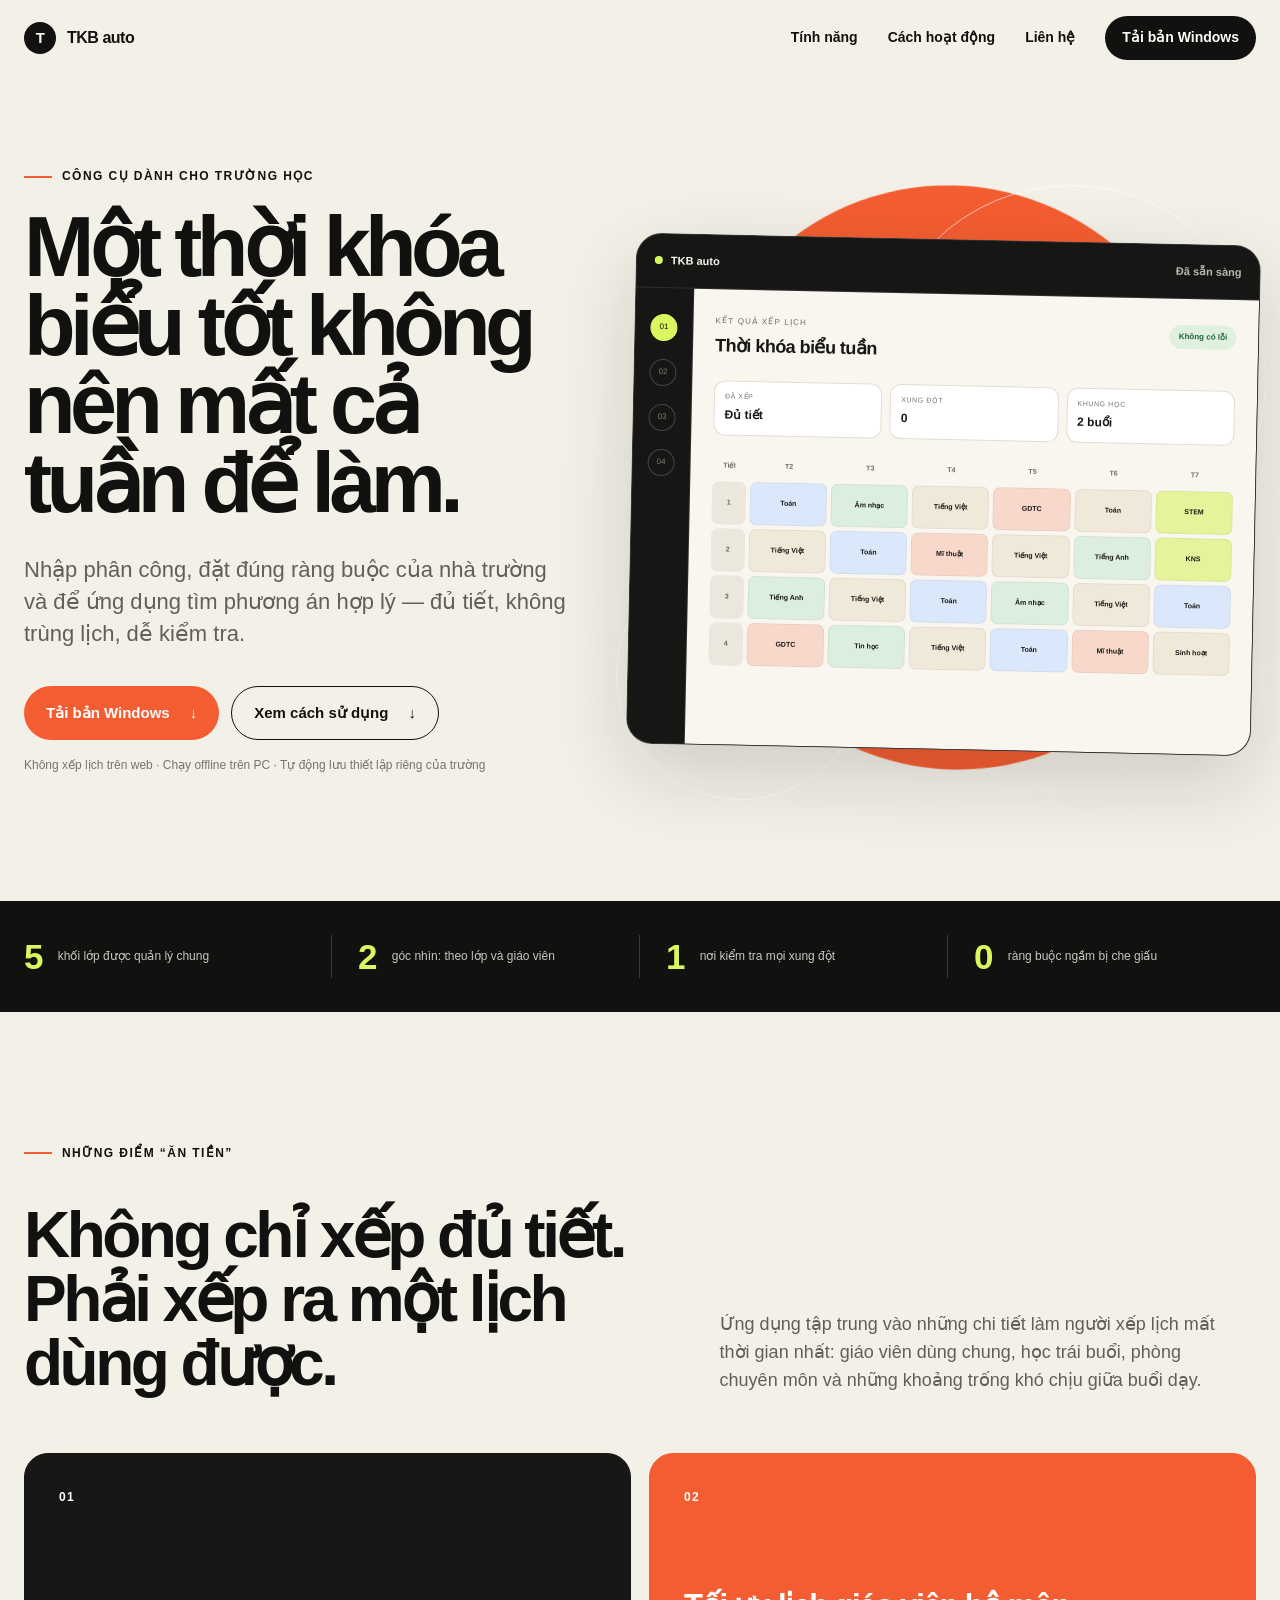
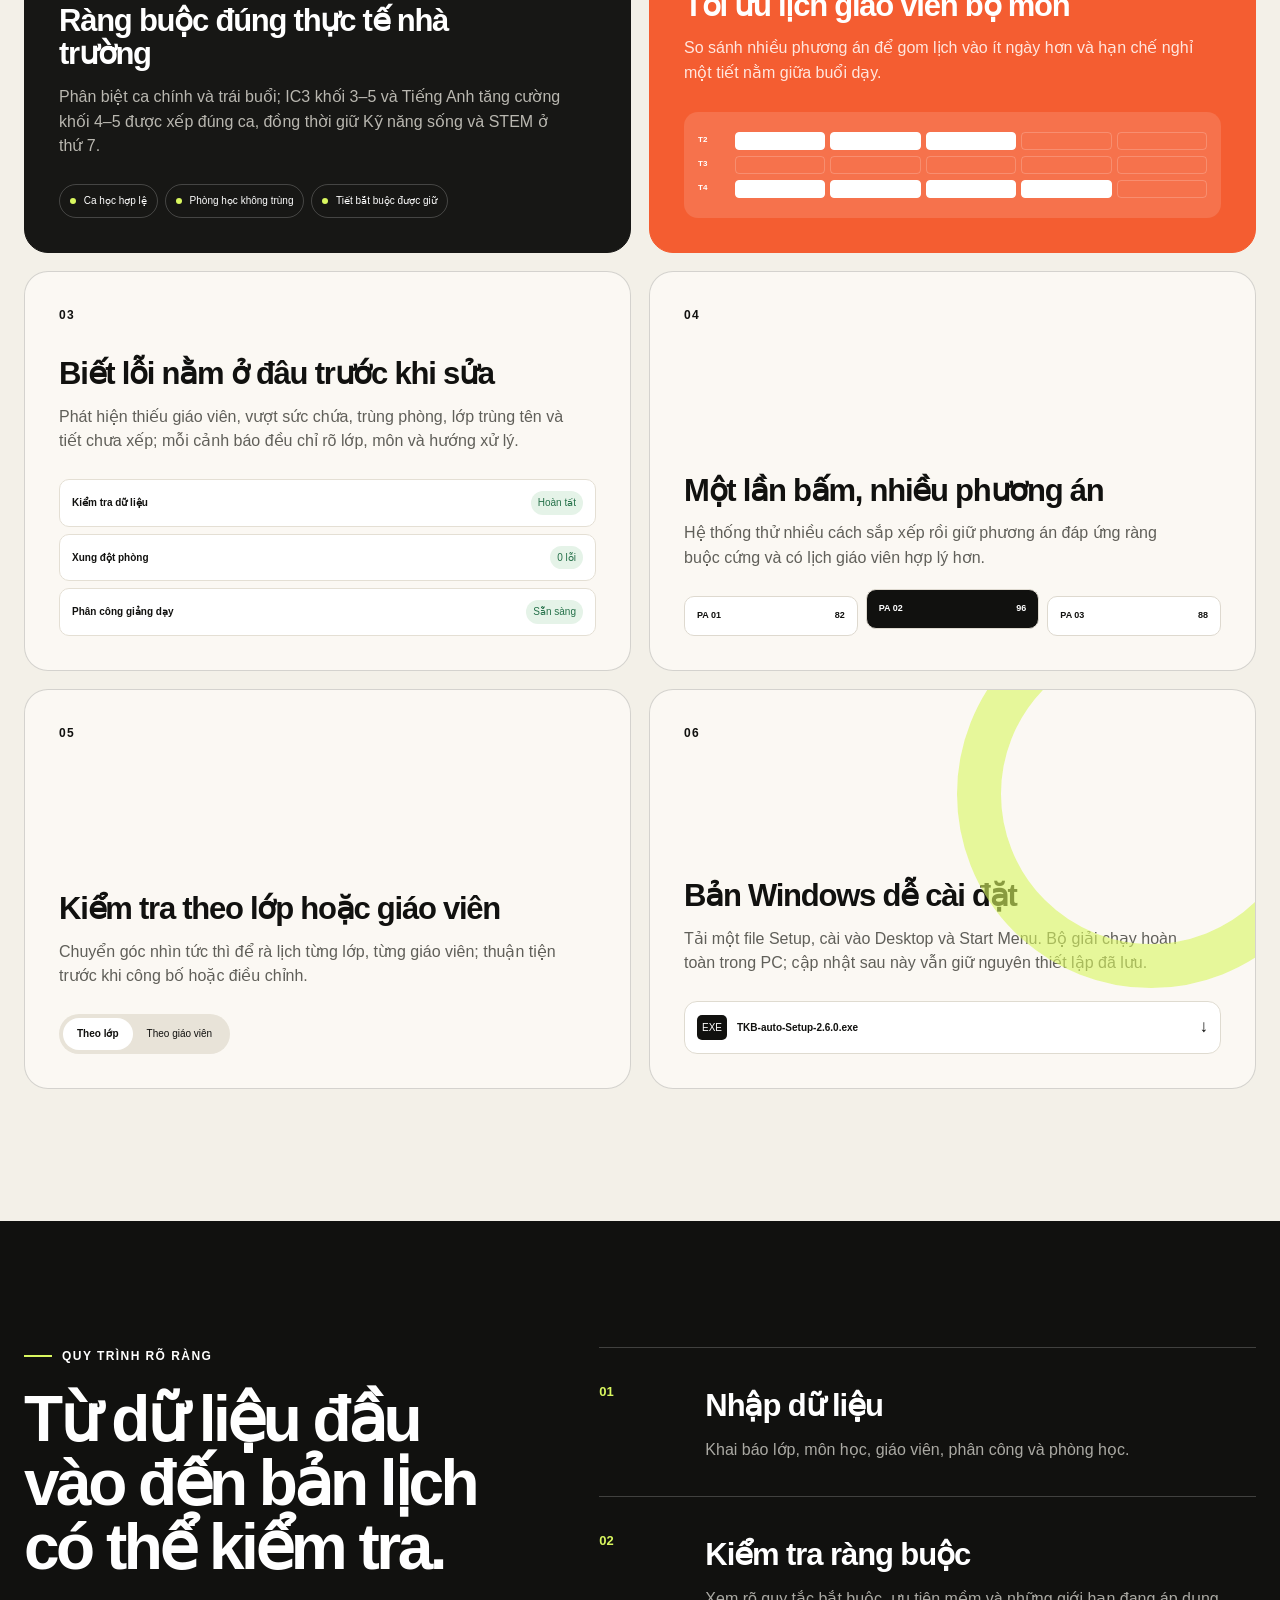
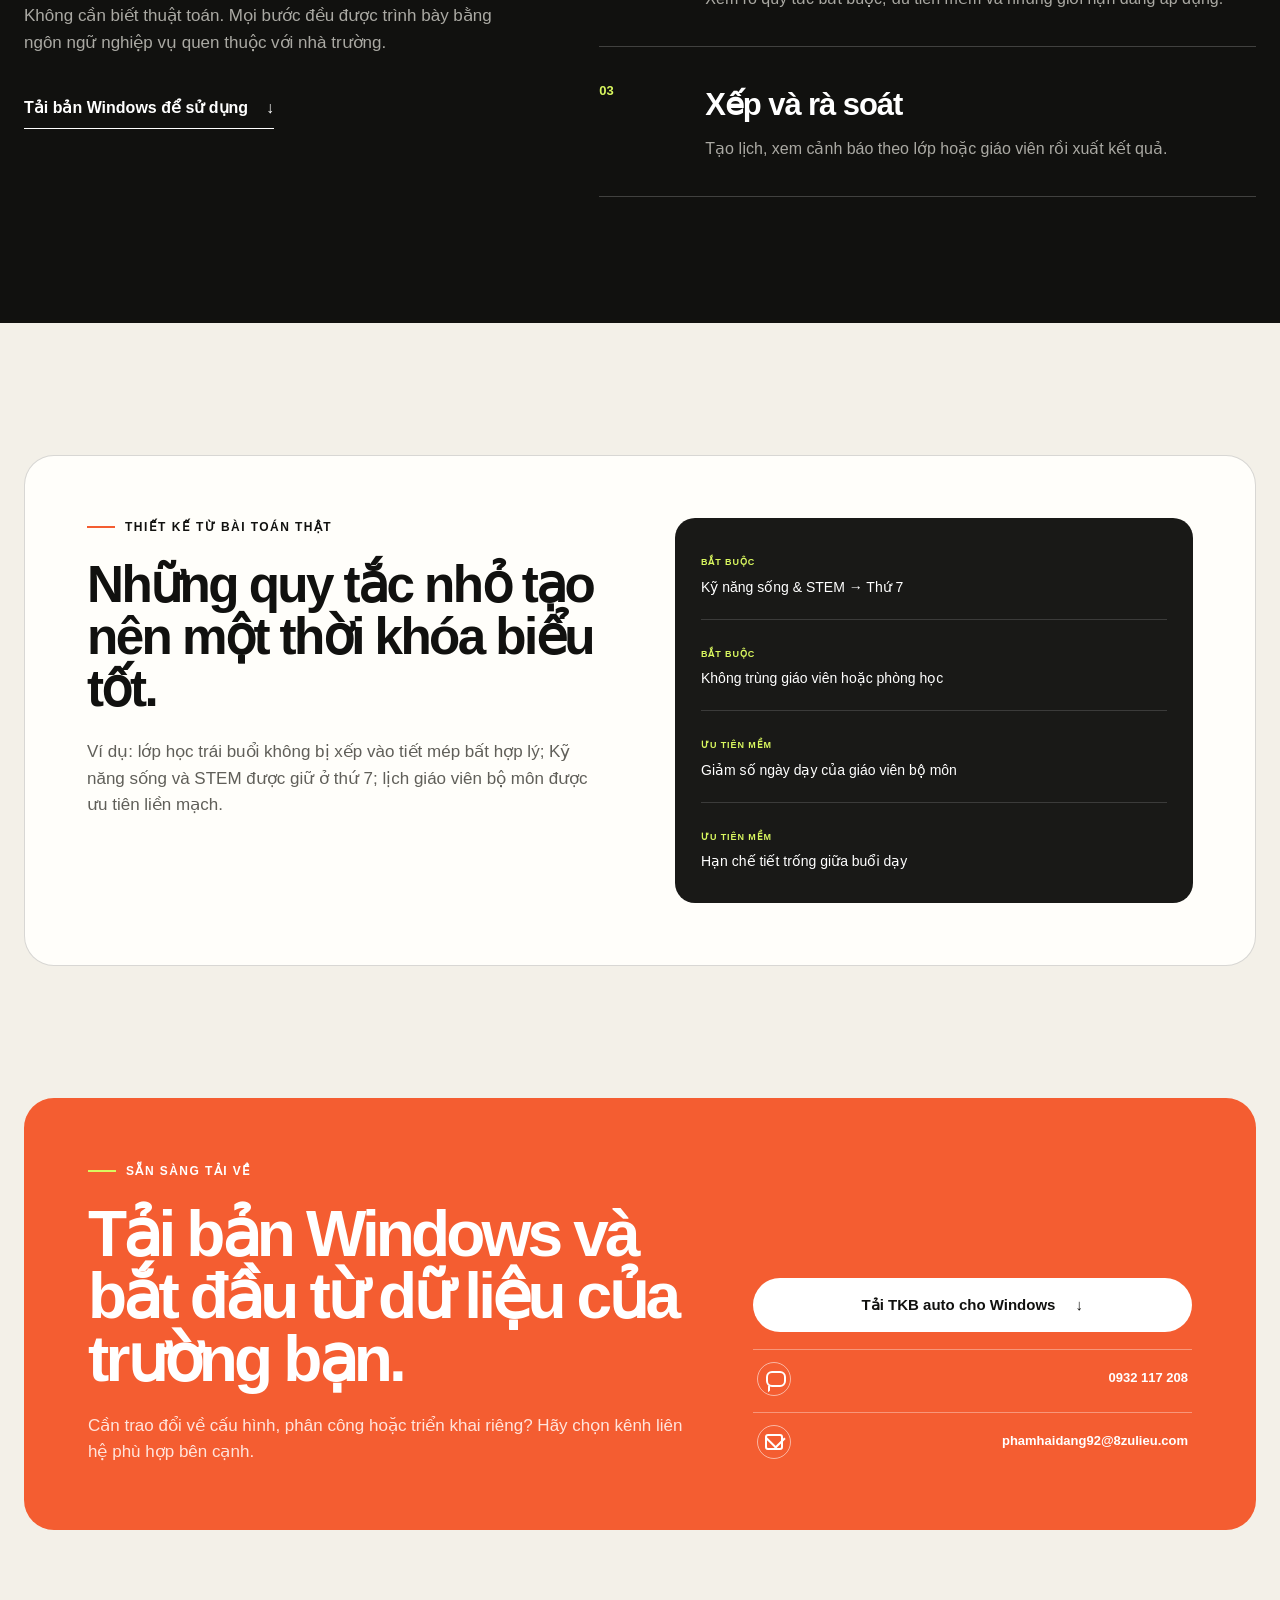
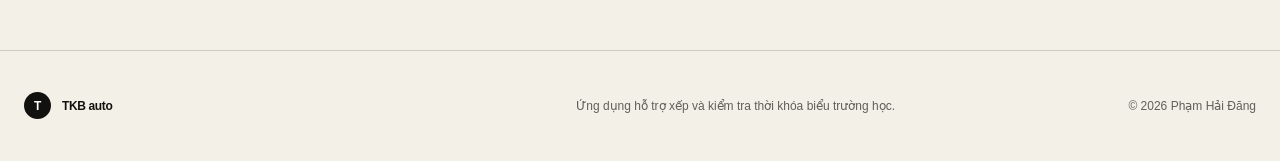
==== public/public/index.html @ 652dddf9 "v3.5" ====
<!doctype html>
<html lang="vi">
<head>
  <meta charset="utf-8">
  <meta name="viewport" content="width=device-width, initial-scale=1">
  <title>TKB auto — Xếp lịch nhanh, kiểm tra rõ, sửa dễ</title>
  <meta name="description" content="Ứng dụng xếp thời khóa biểu trường học với ràng buộc thực tế, tối ưu lịch giáo viên bộ môn và kiểm tra xung đột rõ ràng.">
  <meta name="theme-color" content="#f3f0e8">
  <meta property="og:title" content="TKB auto — Xếp lịch bớt áp lực">
  <meta property="og:description" content="Từ phân công giảng dạy đến thời khóa biểu hoàn chỉnh, có kiểm tra ràng buộc và tối ưu lịch giáo viên.">
  <meta property="og:type" content="website">
  <link rel="apple-touch-icon" href="./icons/icon-192.png">
  <link rel="stylesheet" href="./assets/styles.css">
  <!-- Bản CSS nhúng giúp trang vẫn hiển thị đúng khi nền tảng triển khai
       làm sai đường dẫn hoặc chưa tải được thư mục assets. -->
  <style id="bundled-critical-styles">
:root{
  --ink:#11110f;
  --muted:#605f59;
  --paper:#f3f0e8;
  --paper-2:#eae5da;
  --white:#fffefa;
  --orange:#f45d31;
  --orange-dark:#d9471f;
  --lime:#d9f75f;
  --blue:#a8c8ff;
  --green:#b7e7c4;
  --line:rgba(17,17,15,.16);
  --radius:24px;
  --shadow:0 28px 80px rgba(20,18,13,.16);
}

*{box-sizing:border-box}
html{scroll-behavior:smooth}
body{
  margin:0;
  background:var(--paper);
  color:var(--ink);
  font-family:Inter,ui-sans-serif,-apple-system,BlinkMacSystemFont,"Segoe UI",Arial,sans-serif;
  font-size:16px;
  line-height:1.55;
  -webkit-font-smoothing:antialiased;
}
a{color:inherit;text-decoration:none}
button{font:inherit}
.shell{width:min(1240px,calc(100% - 48px));margin-inline:auto}
.skip-link{position:fixed;left:16px;top:-60px;z-index:100;background:#fff;padding:12px 16px;border-radius:8px;font-weight:700}
.skip-link:focus{top:12px}

.site-header{
  position:sticky;
  top:0;
  z-index:50;
  background:rgba(243,240,232,.86);
  border-bottom:1px solid transparent;
  backdrop-filter:blur(18px);
}
.site-header.scrolled{border-bottom-color:var(--line)}
.nav-wrap{min-height:76px;display:flex;align-items:center;justify-content:space-between;gap:28px}
.brand{display:inline-flex;align-items:center;gap:11px;font-weight:760;letter-spacing:-.03em}
.brand-mark{width:32px;height:32px;border-radius:50%;display:grid;place-items:center;background:var(--ink);color:var(--white);font-size:15px}
.main-nav{display:flex;align-items:center;gap:30px;font-size:14px;font-weight:650}
.main-nav>a:not(.nav-download){position:relative}
.main-nav>a:not(.nav-download):after{content:"";position:absolute;left:0;right:100%;bottom:-5px;height:1px;background:var(--ink);transition:right .22s ease}
.main-nav>a:not(.nav-download):hover:after{right:0}
.nav-download{padding:11px 17px;background:var(--ink);color:var(--white);border-radius:999px;border:0;cursor:pointer;font:inherit}
.nav-download:hover{background:var(--orange)}
.install-button{font:inherit;cursor:pointer}
.menu-toggle{display:none;border:1px solid var(--line);background:transparent;border-radius:999px;padding:8px 13px;cursor:pointer}

.hero{display:grid;grid-template-columns:minmax(0,.93fr) minmax(520px,1.07fr);gap:64px;align-items:center;padding-top:76px;padding-bottom:100px;min-height:calc(100vh - 76px)}
.eyebrow{display:flex;align-items:center;gap:10px;margin:0 0 22px;font-size:12px;font-weight:800;letter-spacing:.12em;text-transform:uppercase}
.eyebrow span{width:28px;height:2px;background:var(--orange)}
.hero h1{font-size:clamp(50px,6.6vw,92px);line-height:.93;letter-spacing:-.067em;margin:0;max-width:760px;font-weight:750}
.hero-lead{font-size:clamp(18px,2vw,22px);line-height:1.45;color:var(--muted);max-width:650px;margin:32px 0 0}
.hero-actions{display:flex;flex-wrap:wrap;gap:12px;margin-top:36px}
.button{display:inline-flex;align-items:center;justify-content:center;gap:20px;min-height:54px;padding:0 22px;border:0;border-radius:999px;font-size:15px;font-weight:750;cursor:pointer;transition:transform .2s ease,background .2s ease,color .2s ease}
.button:hover{transform:translateY(-2px)}
.button-primary{background:var(--orange);color:#fff}
.button-primary:hover{background:var(--orange-dark)}
.button-secondary{border:1px solid var(--ink);background:transparent}
.button-secondary:hover{background:var(--ink);color:#fff}
.microcopy{font-size:12px;color:#77746c;margin-top:16px}

.product-stage{position:relative;padding:54px 0 20px;isolation:isolate}
.product-stage:before{content:"";position:absolute;inset:0 5% 0 8%;background:var(--orange);border-radius:50%;filter:blur(0);transform:rotate(-8deg);z-index:-3}
.orbit{position:absolute;border:1px solid rgba(255,255,255,.6);border-radius:50%;z-index:-1}
.orbit-one{width:390px;height:390px;right:-10px;top:0}
.orbit-two{width:250px;height:250px;left:-15px;bottom:-30px}
.product-window{background:#161614;border-radius:26px;box-shadow:var(--shadow);overflow:hidden;transform:rotate(1.2deg);border:1px solid rgba(255,255,255,.16)}
.window-bar{height:54px;display:flex;align-items:center;justify-content:space-between;padding:0 18px;color:#f6f3eb;border-bottom:1px solid rgba(255,255,255,.1);font-size:11px;font-weight:750}
.window-brand{display:flex;align-items:center;gap:8px}.dot{width:8px;height:8px;background:var(--lime);border-radius:50%}
.window-status{color:#b9b7af}
.mock-layout{display:grid;grid-template-columns:58px 1fr;min-height:455px}
.mock-sidebar{border-right:1px solid rgba(255,255,255,.1);display:flex;flex-direction:column;align-items:center;gap:18px;padding-top:26px}
.mock-step{width:27px;height:27px;border:1px solid rgba(255,255,255,.2);border-radius:50%;display:grid;place-items:center;color:#7f7e78;font-size:8px}.mock-step.active{background:var(--lime);color:#111;border-color:var(--lime)}
.mock-main{background:#f8f6ef;padding:26px 22px;color:#171714;min-width:0}
.mock-heading{display:flex;align-items:flex-start;justify-content:space-between;gap:16px}.mock-heading small{display:block;font-size:8px;letter-spacing:.15em;color:#6f6d66;margin-bottom:5px}.mock-heading strong{font-size:18px;letter-spacing:-.03em}
.success-pill{font-size:8px;font-weight:800;background:#dff0df;color:#216339;padding:6px 9px;border-radius:99px}
.metric-row{display:grid;grid-template-columns:repeat(3,1fr);gap:8px;margin:20px 0}
.metric-row div{background:#fff;border:1px solid #e3ded3;border-radius:11px;padding:10px}.metric-row span{display:block;font-size:7px;color:#77746d;text-transform:uppercase;letter-spacing:.08em}.metric-row strong{display:block;font-size:12px;margin-top:3px}
.schedule-grid{display:grid;grid-template-columns:34px repeat(6,minmax(44px,1fr));gap:4px}
.schedule-grid>span{min-height:43px;border-radius:7px;display:grid;place-items:center;text-align:center;padding:3px;font-size:7px;font-weight:700}
.grid-head{min-height:22px!important;color:#6f6d66}.period{background:#ebe7dd;color:#68665f}.cell{border:1px solid rgba(15,15,13,.05)}.cell.blue{background:#dbe8fb}.cell.green{background:#dceede}.cell.cream{background:#f0e8d8}.cell.coral{background:#f8d8cb}.cell.lime{background:#e5f49a}

.proof-band{background:var(--ink);color:#fff}
.proof-grid{display:grid;grid-template-columns:repeat(4,1fr);padding-block:34px}
.proof-grid>div{display:flex;align-items:center;gap:16px;padding:4px 26px;border-right:1px solid rgba(255,255,255,.18)}
.proof-grid>div:first-child{padding-left:0}.proof-grid>div:last-child{border-right:0}
.proof-grid strong{font-size:35px;line-height:1;color:var(--lime);letter-spacing:-.05em}.proof-grid span{font-size:12px;line-height:1.35;color:#c8c6bf}

.section{padding-top:132px;padding-bottom:132px}
.section-heading{display:grid;grid-template-columns:1.1fr .9fr;gap:40px;align-items:end;margin-bottom:58px}
.section-heading .eyebrow{grid-column:1/-1;margin-bottom:0}
.section-heading h2{font-size:clamp(42px,5vw,72px);line-height:1;letter-spacing:-.055em;margin:0;max-width:800px}
.section-heading>p:last-child{font-size:18px;color:var(--muted);margin:0;max-width:510px}
.feature-grid{display:grid;grid-template-columns:repeat(2,minmax(0,1fr));gap:18px}
.feature-card{position:relative;min-height:400px;padding:34px;border:1px solid var(--line);border-radius:var(--radius);background:rgba(255,254,250,.62);overflow:hidden;display:flex;flex-direction:column}
.feature-card h3{font-size:31px;line-height:1.08;letter-spacing:-.04em;max-width:480px;margin:auto 0 14px}
.feature-card p{color:var(--muted);font-size:16px;max-width:510px;margin:0}
.feature-number{font-size:12px;font-weight:800;letter-spacing:.12em}
.feature-dark{background:#171715;color:#fff;border-color:#171715}.feature-dark p{color:#b9b7b0}
.feature-accent{background:var(--orange);color:#fff;border-color:var(--orange)}.feature-accent p{color:#ffe6de}
.mini-rule-list{display:flex;flex-wrap:wrap;gap:7px;margin-top:25px}.mini-rule-list span{font-size:10px;padding:8px 10px;border:1px solid rgba(255,255,255,.2);border-radius:999px}.mini-rule-list i{display:inline-block;width:6px;height:6px;border-radius:50%;background:var(--lime);margin-right:5px}
.compact-schedule{margin-top:26px;background:rgba(255,255,255,.13);padding:14px;border-radius:14px}.compact-schedule div{display:grid;grid-template-columns:32px repeat(5,1fr);gap:5px;align-items:center;margin:6px 0}.compact-schedule span{font-size:8px;font-weight:800}.compact-schedule b{height:18px;border:1px solid rgba(255,255,255,.2);border-radius:4px}.compact-schedule b.on{background:#fff;border-color:#fff}
.issue-stack{display:grid;gap:7px;margin-top:25px}.issue-stack span{display:flex;justify-content:space-between;align-items:center;background:#fff;border:1px solid #e4dfd4;padding:11px 12px;border-radius:10px;font-size:10px}.issue-stack em{font-style:normal;color:#26714a;background:#e5f3e8;padding:4px 7px;border-radius:99px}
.option-cards{display:flex;gap:8px;margin-top:25px}.option-cards span{flex:1;background:#fff;border:1px solid #ded9cf;border-radius:10px;padding:12px;font-size:9px;font-weight:800}.option-cards i{float:right;font-style:normal}.option-cards .chosen{background:var(--ink);color:#fff;transform:translateY(-7px)}
.view-switch{display:flex;background:#e8e3d8;padding:4px;border-radius:999px;margin-top:25px;width:max-content;max-width:100%}.view-switch span{font-size:10px;padding:8px 14px;border-radius:999px}.view-switch .active{background:#fff;font-weight:800}
.feature-lined:after{content:"";position:absolute;right:-90px;top:-90px;width:300px;height:300px;border:44px solid var(--lime);border-radius:50%;opacity:.6}.file-chip{position:relative;z-index:1;display:flex;align-items:center;gap:10px;background:#fff;border:1px solid #dfdbd0;border-radius:13px;padding:12px;margin-top:25px;font-size:10px}.file-chip span{background:var(--ink);color:#fff;border-radius:5px;padding:5px}.file-chip b{flex:1}.file-chip em{font-style:normal;font-size:17px}

.workflow-section{background:var(--ink);color:#fff;padding:126px 0}
.workflow-wrap{display:grid;grid-template-columns:.85fr 1.15fr;gap:90px;align-items:start}
.eyebrow-light{color:#fff}.eyebrow-light span{background:var(--lime)}
.workflow-copy{position:sticky;top:120px}.workflow-copy h2{font-size:clamp(42px,5vw,68px);line-height:1;letter-spacing:-.055em;margin:0 0 24px}.workflow-copy>p:not(.eyebrow){color:#aaa9a3;font-size:17px;max-width:500px}.text-link{display:inline-flex;gap:18px;margin-top:23px;border-bottom:1px solid #fff;padding-bottom:7px;font-weight:750}
.workflow-list{list-style:none;padding:0;margin:0}.workflow-list li{display:grid;grid-template-columns:80px 1fr;gap:26px;padding:34px 0;border-top:1px solid rgba(255,255,255,.2)}.workflow-list li:last-child{border-bottom:1px solid rgba(255,255,255,.2)}.workflow-list>li>span{font-size:13px;color:var(--lime);font-weight:800}.workflow-list h3{font-size:31px;margin:0 0 8px;letter-spacing:-.035em}.workflow-list p{margin:0;color:#aaa9a3;max-width:520px}

.reality-panel{display:grid;grid-template-columns:1fr 1fr;gap:70px;background:var(--white);border:1px solid var(--line);border-radius:30px;padding:62px}
.reality-copy h2{font-size:clamp(38px,4vw,58px);line-height:1.02;letter-spacing:-.05em;margin:0 0 24px}.reality-copy>p:last-child{color:var(--muted);font-size:17px}
.rule-board{background:#191917;color:#fff;border-radius:20px;padding:10px 26px}.rule-board div{padding:20px 0;border-bottom:1px solid rgba(255,255,255,.15)}.rule-board div:last-child{border:0}.rule-board span{font-size:9px;letter-spacing:.1em;text-transform:uppercase;color:var(--lime);font-weight:800}.rule-board p{margin:4px 0 0;font-size:14px}

.contact-section{padding:0 0 120px}
.contact-card{background:var(--orange);color:#fff;border-radius:30px;padding:64px;display:grid;grid-template-columns:1.15fr .85fr;gap:70px;align-items:end}
.contact-card h2{font-size:clamp(42px,5vw,72px);line-height:.98;letter-spacing:-.06em;margin:0 0 22px}.contact-card p:not(.eyebrow){color:#ffe4dc;font-size:17px;max-width:650px;margin-bottom:0}
.contact-actions{display:grid;gap:9px}.button-light{background:#fff;color:var(--ink);margin-bottom:8px}.button-light:hover{background:var(--lime)}
.contact-link{display:flex;align-items:center;justify-content:space-between;gap:20px;border-top:1px solid rgba(255,255,255,.35);padding:12px 4px 7px}.contact-link strong{font-size:13px;text-align:right;overflow-wrap:anywhere}
.contact-icon{position:relative;display:inline-block;width:34px;height:34px;flex:0 0 34px;border:1px solid rgba(255,255,255,.55);border-radius:50%}
.contact-icon-chat:before{content:"";position:absolute;left:8px;top:8px;width:16px;height:12px;border:2px solid #fff;border-radius:6px}
.contact-icon-chat:after{content:"";position:absolute;left:10px;top:20px;width:6px;height:6px;border-left:2px solid #fff;transform:skewY(-38deg)}
.contact-icon-mail:before{content:"";position:absolute;inset:8px 7px;border:2px solid #fff;border-radius:3px}
.contact-icon-mail:after{content:"";position:absolute;left:10px;top:8px;width:12px;height:12px;border-right:2px solid #fff;border-bottom:2px solid #fff;transform:rotate(45deg) translate(-1px,-2px)}

.install-dialog{width:min(620px,calc(100% - 30px));border:0;border-radius:26px;padding:38px;background:var(--white);color:var(--ink);box-shadow:0 30px 100px rgba(0,0,0,.3)}
.install-dialog::backdrop{background:rgba(17,17,15,.66);backdrop-filter:blur(7px)}
.install-dialog form{position:absolute;right:18px;top:18px}.dialog-close{width:36px;height:36px;border:1px solid var(--line);border-radius:50%;background:transparent;font-size:23px;line-height:1;cursor:pointer}
.install-dialog h2{font-size:38px;line-height:1.03;letter-spacing:-.045em;margin:0 0 22px;max-width:520px}
.install-dialog ol{padding-left:22px;color:var(--muted);margin:0 0 28px}.install-dialog li{padding:5px 0 5px 6px}.install-dialog .button{width:max-content}

.site-footer{border-top:1px solid var(--line);padding:34px 0}
.footer-wrap{display:grid;grid-template-columns:1fr 1fr auto;align-items:center;gap:30px;font-size:12px;color:var(--muted)}
.brand-footer{color:var(--ink)}.brand-footer .brand-mark{width:27px;height:27px;font-size:12px}

.js .reveal{opacity:0;transform:translateY(24px);transition:opacity .7s ease,transform .7s ease}.js .reveal.visible{opacity:1;transform:none}
:focus-visible{outline:3px solid var(--blue);outline-offset:3px}
@media (prefers-reduced-motion:reduce){html{scroll-behavior:auto}.js .reveal{opacity:1;transform:none;transition:none}.button{transition:none}}

@media(max-width:1050px){
  .hero{grid-template-columns:1fr;min-height:auto;padding-top:60px}.hero-copy{max-width:850px}.product-stage{max-width:780px;width:100%;margin:auto}.section-heading{grid-template-columns:1fr}.section-heading>p:last-child{max-width:700px}.workflow-wrap{gap:50px}.reality-panel{gap:40px;padding:44px}.contact-card{grid-template-columns:1fr;gap:45px}
}
@media(max-width:780px){
  .shell{width:min(100% - 30px,1240px)}.nav-wrap{min-height:68px}.menu-toggle{display:block}.main-nav{display:none;position:absolute;left:15px;right:15px;top:64px;background:var(--white);border:1px solid var(--line);border-radius:16px;padding:15px;box-shadow:0 15px 35px rgba(0,0,0,.12);align-items:stretch;gap:2px}.main-nav.open{display:flex;flex-direction:column}.main-nav a,.main-nav button{padding:11px 12px}.nav-download{text-align:center;margin-top:5px}.hero{padding-top:48px;padding-bottom:72px;gap:38px}.hero h1{font-size:clamp(46px,14vw,72px)}.mock-layout{grid-template-columns:42px 1fr;min-height:400px}.mock-main{padding:20px 13px}.schedule-grid{grid-template-columns:27px repeat(6,minmax(33px,1fr));gap:3px}.schedule-grid>span{min-height:37px;font-size:6px}.proof-grid{grid-template-columns:1fr 1fr;gap:0}.proof-grid>div{border-right:0;border-bottom:1px solid rgba(255,255,255,.18);padding:22px 12px}.proof-grid>div:nth-child(odd){border-right:1px solid rgba(255,255,255,.18)}.section{padding-top:92px;padding-bottom:92px}.section-heading{margin-bottom:38px}.section-heading h2{font-size:44px}.feature-grid{grid-template-columns:1fr}.feature-card{min-height:360px;padding:27px}.feature-card h3{font-size:29px}.workflow-section{padding:90px 0}.workflow-wrap{grid-template-columns:1fr}.workflow-copy{position:static}.workflow-copy h2{font-size:44px}.reality-panel{grid-template-columns:1fr;padding:30px 24px}.contact-section{padding-bottom:78px}.contact-card{padding:36px 25px}.contact-card h2{font-size:44px}.footer-wrap{grid-template-columns:1fr;gap:12px}.footer-wrap p{margin:0}.install-dialog{padding:32px 24px}.install-dialog h2{font-size:32px}
}
@media(max-width:480px){
  .hero-actions{display:grid}.button{width:100%}.product-stage{padding-top:28px}.product-stage:before{inset:0}.product-window{border-radius:18px}.window-bar{height:46px}.mock-sidebar{display:none}.mock-layout{grid-template-columns:1fr}.metric-row div{padding:8px 6px}.schedule-grid{overflow:hidden}.proof-grid{grid-template-columns:1fr}.proof-grid>div:nth-child(odd){border-right:0}.section-heading h2,.workflow-copy h2,.contact-card h2{font-size:38px}.feature-card{min-height:340px}.workflow-list li{grid-template-columns:44px 1fr;gap:12px}.workflow-list h3{font-size:25px}.contact-link{align-items:center;flex-direction:row;gap:12px}.contact-link strong{text-align:right}.reality-panel{border-radius:22px}.contact-card{border-radius:22px}
}

  </style>
</head>
<body>
  <a class="skip-link" href="#main">Đi thẳng tới nội dung</a>

  <header class="site-header" id="top">
    <div class="shell nav-wrap">
      <a class="brand" href="#top" aria-label="TKB auto - Trang chủ">
        <span class="brand-mark" aria-hidden="true">T</span>
        <span>TKB auto</span>
      </a>
      <button class="menu-toggle" type="button" aria-expanded="false" aria-controls="main-nav">Menu</button>
      <nav class="main-nav" id="main-nav" aria-label="Điều hướng chính">
        <a href="#features">Tính năng</a>
        <a href="#workflow">Cách hoạt động</a>
        <a href="#contact">Liên hệ</a>
        <a class="nav-download" href="./downloads/TKB-auto-Setup-2.6.0.exe" download data-desktop-download>Tải bản Windows</a>
      </nav>
    </div>
  </header>

  <main id="main">
    <section class="hero shell">
      <div class="hero-copy reveal">
        <p class="eyebrow"><span></span> Công cụ dành cho trường học</p>
        <h1>Một thời khóa biểu tốt không nên mất cả tuần để làm.</h1>
        <p class="hero-lead">Nhập phân công, đặt đúng ràng buộc của nhà trường và để ứng dụng tìm phương án hợp lý — đủ tiết, không trùng lịch, dễ kiểm tra.</p>
        <div class="hero-actions">
          <a class="button button-primary" href="./downloads/TKB-auto-Setup-2.6.0.exe" download data-desktop-download>Tải bản Windows <span aria-hidden="true">↓</span></a>
          <a class="button button-secondary" href="#workflow">Xem cách sử dụng <span aria-hidden="true">↓</span></a>
        </div>
        <p class="microcopy">Không xếp lịch trên web · Chạy offline trên PC · Tự động lưu thiết lập riêng của trường</p>
      </div>

      <div class="product-stage reveal" aria-label="Minh họa giao diện ứng dụng thời khóa biểu">
        <div class="orbit orbit-one"></div>
        <div class="orbit orbit-two"></div>
        <div class="product-window">
          <div class="window-bar">
            <div class="window-brand"><span class="dot"></span> TKB auto</div>
            <div class="window-status">Đã sẵn sàng</div>
          </div>
          <div class="mock-layout">
            <aside class="mock-sidebar" aria-hidden="true">
              <span class="mock-step active">01</span>
              <span class="mock-step">02</span>
              <span class="mock-step">03</span>
              <span class="mock-step">04</span>
            </aside>
            <div class="mock-main">
              <div class="mock-heading">
                <div><small>KẾT QUẢ XẾP LỊCH</small><strong>Thời khóa biểu tuần</strong></div>
                <span class="success-pill">Không có lỗi</span>
              </div>
              <div class="metric-row">
                <div><span>Đã xếp</span><strong>Đủ tiết</strong></div>
                <div><span>Xung đột</span><strong>0</strong></div>
                <div><span>Khung học</span><strong>2 buổi</strong></div>
              </div>
              <div class="schedule-grid" aria-hidden="true">
                <span class="grid-head">Tiết</span><span class="grid-head">T2</span><span class="grid-head">T3</span><span class="grid-head">T4</span><span class="grid-head">T5</span><span class="grid-head">T6</span><span class="grid-head">T7</span>
                <span class="period">1</span><span class="cell blue">Toán</span><span class="cell green">Âm nhạc</span><span class="cell cream">Tiếng Việt</span><span class="cell coral">GDTC</span><span class="cell cream">Toán</span><span class="cell lime">STEM</span>
                <span class="period">2</span><span class="cell cream">Tiếng Việt</span><span class="cell blue">Toán</span><span class="cell coral">Mĩ thuật</span><span class="cell cream">Tiếng Việt</span><span class="cell green">Tiếng Anh</span><span class="cell lime">KNS</span>
                <span class="period">3</span><span class="cell green">Tiếng Anh</span><span class="cell cream">Tiếng Việt</span><span class="cell blue">Toán</span><span class="cell green">Âm nhạc</span><span class="cell cream">Tiếng Việt</span><span class="cell blue">Toán</span>
                <span class="period">4</span><span class="cell coral">GDTC</span><span class="cell green">Tin học</span><span class="cell cream">Tiếng Việt</span><span class="cell blue">Toán</span><span class="cell coral">Mĩ thuật</span><span class="cell cream">Sinh hoạt</span>
              </div>
            </div>
          </div>
        </div>
      </div>
    </section>

    <section class="proof-band" aria-label="Lợi ích tổng quan">
      <div class="shell proof-grid">
        <div><strong>5</strong><span>khối lớp được quản lý chung</span></div>
        <div><strong>2</strong><span>góc nhìn: theo lớp và giáo viên</span></div>
        <div><strong>1</strong><span>nơi kiểm tra mọi xung đột</span></div>
        <div><strong>0</strong><span>ràng buộc ngầm bị che giấu</span></div>
      </div>
    </section>

    <section class="section shell" id="features">
      <div class="section-heading reveal">
        <p class="eyebrow"><span></span> Những điểm “ăn tiền”</p>
        <h2>Không chỉ xếp đủ tiết.<br>Phải xếp ra một lịch dùng được.</h2>
        <p>Ứng dụng tập trung vào những chi tiết làm người xếp lịch mất thời gian nhất: giáo viên dùng chung, học trái buổi, phòng chuyên môn và những khoảng trống khó chịu giữa buổi dạy.</p>
      </div>

      <div class="feature-grid">
        <article class="feature-card feature-dark reveal">
          <span class="feature-number">01</span>
          <h3>Ràng buộc đúng thực tế nhà trường</h3>
          <p>Phân biệt ca chính và trái buổi; IC3 khối 3–5 và Tiếng Anh tăng cường khối 4–5 được xếp đúng ca, đồng thời giữ Kỹ năng sống và STEM ở thứ 7.</p>
          <div class="mini-rule-list" aria-hidden="true">
            <span><i></i> Ca học hợp lệ</span>
            <span><i></i> Phòng học không trùng</span>
            <span><i></i> Tiết bắt buộc được giữ</span>
          </div>
        </article>

        <article class="feature-card feature-accent reveal">
          <span class="feature-number">02</span>
          <h3>Tối ưu lịch giáo viên bộ môn</h3>
          <p>So sánh nhiều phương án để gom lịch vào ít ngày hơn và hạn chế nghỉ một tiết nằm giữa buổi dạy.</p>
          <div class="compact-schedule" aria-hidden="true">
            <div><span>T2</span><b class="on"></b><b class="on"></b><b class="on"></b><b></b><b></b></div>
            <div><span>T3</span><b></b><b></b><b></b><b></b><b></b></div>
            <div><span>T4</span><b class="on"></b><b class="on"></b><b class="on"></b><b class="on"></b><b></b></div>
          </div>
        </article>

        <article class="feature-card reveal">
          <span class="feature-number">03</span>
          <h3>Biết lỗi nằm ở đâu trước khi sửa</h3>
          <p>Phát hiện thiếu giáo viên, vượt sức chứa, trùng phòng, lớp trùng tên và tiết chưa xếp; mỗi cảnh báo đều chỉ rõ lớp, môn và hướng xử lý.</p>
          <div class="issue-stack" aria-hidden="true">
            <span><b>Kiểm tra dữ liệu</b><em>Hoàn tất</em></span>
            <span><b>Xung đột phòng</b><em>0 lỗi</em></span>
            <span><b>Phân công giảng dạy</b><em>Sẵn sàng</em></span>
          </div>
        </article>

        <article class="feature-card reveal">
          <span class="feature-number">04</span>
          <h3>Một lần bấm, nhiều phương án</h3>
          <p>Hệ thống thử nhiều cách sắp xếp rồi giữ phương án đáp ứng ràng buộc cứng và có lịch giáo viên hợp lý hơn.</p>
          <div class="option-cards" aria-hidden="true">
            <span>PA 01 <i>82</i></span>
            <span class="chosen">PA 02 <i>96</i></span>
            <span>PA 03 <i>88</i></span>
          </div>
        </article>

        <article class="feature-card reveal">
          <span class="feature-number">05</span>
          <h3>Kiểm tra theo lớp hoặc giáo viên</h3>
          <p>Chuyển góc nhìn tức thì để rà lịch từng lớp, từng giáo viên; thuận tiện trước khi công bố hoặc điều chỉnh.</p>
          <div class="view-switch" aria-hidden="true"><span class="active">Theo lớp</span><span>Theo giáo viên</span></div>
        </article>

        <article class="feature-card feature-lined reveal">
          <span class="feature-number">06</span>
          <h3>Bản Windows dễ cài đặt</h3>
          <p>Tải một file Setup, cài vào Desktop và Start Menu. Bộ giải chạy hoàn toàn trong PC; cập nhật sau này vẫn giữ nguyên thiết lập đã lưu.</p>
          <div class="file-chip" aria-hidden="true"><span>EXE</span><b>TKB-auto-Setup-2.6.0.exe</b><em>↓</em></div>
        </article>
      </div>
    </section>

    <section class="workflow-section" id="workflow">
      <div class="shell workflow-wrap">
        <div class="workflow-copy reveal">
          <p class="eyebrow eyebrow-light"><span></span> Quy trình rõ ràng</p>
          <h2>Từ dữ liệu đầu vào đến bản lịch có thể kiểm tra.</h2>
          <p>Không cần biết thuật toán. Mọi bước đều được trình bày bằng ngôn ngữ nghiệp vụ quen thuộc với nhà trường.</p>
          <a class="text-link" href="./downloads/TKB-auto-Setup-2.6.0.exe" download data-desktop-download>Tải bản Windows để sử dụng <span aria-hidden="true">↓</span></a>
        </div>
        <ol class="workflow-list">
          <li class="reveal"><span>01</span><div><h3>Nhập dữ liệu</h3><p>Khai báo lớp, môn học, giáo viên, phân công và phòng học.</p></div></li>
          <li class="reveal"><span>02</span><div><h3>Kiểm tra ràng buộc</h3><p>Xem rõ quy tắc bắt buộc, ưu tiên mềm và những giới hạn đang áp dụng.</p></div></li>
          <li class="reveal"><span>03</span><div><h3>Xếp và rà soát</h3><p>Tạo lịch, xem cảnh báo theo lớp hoặc giáo viên rồi xuất kết quả.</p></div></li>
        </ol>
      </div>
    </section>

    <section class="section shell">
      <div class="reality-panel reveal">
        <div class="reality-copy">
          <p class="eyebrow"><span></span> Thiết kế từ bài toán thật</p>
          <h2>Những quy tắc nhỏ tạo nên một thời khóa biểu tốt.</h2>
          <p>Ví dụ: lớp học trái buổi không bị xếp vào tiết mép bất hợp lý; Kỹ năng sống và STEM được giữ ở thứ 7; lịch giáo viên bộ môn được ưu tiên liền mạch.</p>
        </div>
        <div class="rule-board" aria-label="Ví dụ các ràng buộc của ứng dụng">
          <div><span>Bắt buộc</span><p>Kỹ năng sống & STEM → Thứ 7</p></div>
          <div><span>Bắt buộc</span><p>Không trùng giáo viên hoặc phòng học</p></div>
          <div><span>Ưu tiên mềm</span><p>Giảm số ngày dạy của giáo viên bộ môn</p></div>
          <div><span>Ưu tiên mềm</span><p>Hạn chế tiết trống giữa buổi dạy</p></div>
        </div>
      </div>
    </section>

    <section class="contact-section" id="contact">
      <div class="shell contact-card reveal">
        <div>
          <p class="eyebrow eyebrow-light"><span></span> Sẵn sàng tải về</p>
          <h2>Tải bản Windows và bắt đầu từ dữ liệu của trường bạn.</h2>
          <p>Cần trao đổi về cấu hình, phân công hoặc triển khai riêng? Hãy chọn kênh liên hệ phù hợp bên cạnh.</p>
        </div>
        <div class="contact-actions">
          <a class="button button-light" href="./downloads/TKB-auto-Setup-2.6.0.exe" download data-desktop-download>Tải TKB auto cho Windows <span aria-hidden="true">↓</span></a>
          <a class="contact-link" href="https://zalo.me/0932117208" target="_blank" rel="noopener noreferrer" aria-label="Nhắn tin theo số 0932 117 208"><span class="contact-icon contact-icon-chat" aria-hidden="true"></span><strong>0932 117 208</strong></a>
          <a class="contact-link" href="mailto:phamhaidang92@8zulieu.com" aria-label="Gửi thư đến phamhaidang92@8zulieu.com"><span class="contact-icon contact-icon-mail" aria-hidden="true"></span><strong>phamhaidang92@8zulieu.com</strong></a>
        </div>
      </div>
    </section>
  </main>

  <footer class="site-footer">
    <div class="shell footer-wrap">
      <div class="brand brand-footer"><span class="brand-mark" aria-hidden="true">T</span><span>TKB auto</span></div>
      <p>Ứng dụng hỗ trợ xếp và kiểm tra thời khóa biểu trường học.</p>
      <p>© <span id="year">2026</span> Phạm Hải Đăng</p>
    </div>
  </footer>
  <!-- JavaScript được nhúng để menu không phụ thuộc thư mục assets. -->
  <script id="bundled-site-script">
document.documentElement.classList.add('js');

const header = document.querySelector('.site-header');
const menuButton = document.querySelector('.menu-toggle');
const nav = document.querySelector('.main-nav');

function syncHeader(){
  header?.classList.toggle('scrolled', window.scrollY > 8);
}

syncHeader();
window.addEventListener('scroll', syncHeader, {passive:true});

menuButton?.addEventListener('click', () => {
  const open = nav.classList.toggle('open');
  menuButton.setAttribute('aria-expanded', String(open));
});

nav?.querySelectorAll('a').forEach(link => link.addEventListener('click', () => {
  nav.classList.remove('open');
  menuButton?.setAttribute('aria-expanded', 'false');
}));

if('serviceWorker' in navigator){
  window.addEventListener('load', async () => {
    try{
      const registrations=await navigator.serviceWorker.getRegistrations();
      await Promise.all(registrations.map(item=>item.unregister()));
    }catch(error){ console.warn('Không thể dọn service worker cũ:',error); }
  });
}

const reduceMotion = window.matchMedia('(prefers-reduced-motion: reduce)').matches;
const reveals = document.querySelectorAll('.reveal');

if(reduceMotion || !('IntersectionObserver' in window)){
  reveals.forEach(item => item.classList.add('visible'));
}else{
  const observer = new IntersectionObserver(entries => {
    entries.forEach(entry => {
      if(entry.isIntersecting){
        entry.target.classList.add('visible');
        observer.unobserve(entry.target);
      }
    });
  }, {threshold:.12});
  reveals.forEach(item => observer.observe(item));
}

const year = document.getElementById('year');
if(year) year.textContent = String(new Date().getFullYear());

let installerDownloadRunning=false;
async function downloadDesktopInstaller(event){
  event.preventDefault();
  if(installerDownloadRunning) return;
  installerDownloadRunning=true;
  const links=[...document.querySelectorAll('[data-desktop-download]')];
  const originalLabels=links.map(link=>link.innerHTML);
  links.forEach(link=>{link.setAttribute('aria-disabled','true');link.innerHTML='Đang tải bộ cài…';});
  try{
    const manifestResponse=await fetch('./downloads/TKB-auto-Setup.manifest.json',{cache:'no-store'});
    if(!manifestResponse.ok) throw new Error('Không đọc được danh sách tệp bộ cài.');
    const manifest=await manifestResponse.json();
    if(!manifest||!Array.isArray(manifest.parts)||!manifest.parts.length) throw new Error('Danh sách tệp bộ cài không hợp lệ.');
    const chunks=[]; let received=0;
    for(let index=0;index<manifest.parts.length;index++){
      links.forEach(link=>{link.innerHTML=`Đang tải ${index+1}/${manifest.parts.length}…`;});
      const response=await fetch(`./downloads/${manifest.parts[index].file}`,{cache:'no-store'});
      if(!response.ok) throw new Error(`Thiếu phần ${index+1} của bộ cài.`);
      const chunk=await response.arrayBuffer();
      if(chunk.byteLength!==manifest.parts[index].bytes) throw new Error(`Phần ${index+1} tải chưa đủ.`);
      chunks.push(chunk); received+=chunk.byteLength;
    }
    if(received!==manifest.bytes) throw new Error('Bộ cài tải chưa đủ dung lượng.');
    const blob=new Blob(chunks,{type:'application/vnd.microsoft.portable-executable'});
    const url=URL.createObjectURL(blob);
    const anchor=document.createElement('a');
    anchor.href=url; anchor.download=manifest.fileName||'TKB-auto-Setup-2.6.0.exe';
    document.body.appendChild(anchor); anchor.click(); anchor.remove();
    setTimeout(()=>URL.revokeObjectURL(url),60000);
  }catch(error){
    console.error(error);
    alert('Không tải được trọn bộ cài TKB auto. Vui lòng kiểm tra mạng rồi thử lại.\n\n'+(error&&error.message?error.message:String(error)));
  }finally{
    installerDownloadRunning=false;
    links.forEach((link,index)=>{link.removeAttribute('aria-disabled');link.innerHTML=originalLabels[index];});
  }
}
document.querySelectorAll('[data-desktop-download]').forEach(link=>link.addEventListener('click',downloadDesktopInstaller));

  </script>
</body>
</html>
---- public/public/assets/styles.css ----
:root{
  --ink:#11110f;
  --muted:#605f59;
  --paper:#f3f0e8;
  --paper-2:#eae5da;
  --white:#fffefa;
  --orange:#f45d31;
  --orange-dark:#d9471f;
  --lime:#d9f75f;
  --blue:#a8c8ff;
  --green:#b7e7c4;
  --line:rgba(17,17,15,.16);
  --radius:24px;
  --shadow:0 28px 80px rgba(20,18,13,.16);
}

*{box-sizing:border-box}
html{scroll-behavior:smooth}
body{
  margin:0;
  background:var(--paper);
  color:var(--ink);
  font-family:Inter,ui-sans-serif,-apple-system,BlinkMacSystemFont,"Segoe UI",Arial,sans-serif;
  font-size:16px;
  line-height:1.55;
  -webkit-font-smoothing:antialiased;
}
a{color:inherit;text-decoration:none}
button{font:inherit}
.shell{width:min(1240px,calc(100% - 48px));margin-inline:auto}
.skip-link{position:fixed;left:16px;top:-60px;z-index:100;background:#fff;padding:12px 16px;border-radius:8px;font-weight:700}
.skip-link:focus{top:12px}

.site-header{
  position:sticky;
  top:0;
  z-index:50;
  background:rgba(243,240,232,.86);
  border-bottom:1px solid transparent;
  backdrop-filter:blur(18px);
}
.site-header.scrolled{border-bottom-color:var(--line)}
.nav-wrap{min-height:76px;display:flex;align-items:center;justify-content:space-between;gap:28px}
.brand{display:inline-flex;align-items:center;gap:11px;font-weight:760;letter-spacing:-.03em}
.brand-mark{width:32px;height:32px;border-radius:50%;display:grid;place-items:center;background:var(--ink);color:var(--white);font-size:15px}
.main-nav{display:flex;align-items:center;gap:30px;font-size:14px;font-weight:650}
.main-nav>a:not(.nav-download){position:relative}
.main-nav>a:not(.nav-download):after{content:"";position:absolute;left:0;right:100%;bottom:-5px;height:1px;background:var(--ink);transition:right .22s ease}
.main-nav>a:not(.nav-download):hover:after{right:0}
.nav-download{padding:11px 17px;background:var(--ink);color:var(--white);border-radius:999px;border:0;cursor:pointer;font:inherit}
.nav-download:hover{background:var(--orange)}
.install-button{font:inherit;cursor:pointer}
.menu-toggle{display:none;border:1px solid var(--line);background:transparent;border-radius:999px;padding:8px 13px;cursor:pointer}

.hero{display:grid;grid-template-columns:minmax(0,.93fr) minmax(520px,1.07fr);gap:64px;align-items:center;padding-top:76px;padding-bottom:100px;min-height:calc(100vh - 76px)}
.eyebrow{display:flex;align-items:center;gap:10px;margin:0 0 22px;font-size:12px;font-weight:800;letter-spacing:.12em;text-transform:uppercase}
.eyebrow span{width:28px;height:2px;background:var(--orange)}
.hero h1{font-size:clamp(50px,6.6vw,92px);line-height:.93;letter-spacing:-.067em;margin:0;max-width:760px;font-weight:750}
.hero-lead{font-size:clamp(18px,2vw,22px);line-height:1.45;color:var(--muted);max-width:650px;margin:32px 0 0}
.hero-actions{display:flex;flex-wrap:wrap;gap:12px;margin-top:36px}
.button{display:inline-flex;align-items:center;justify-content:center;gap:20px;min-height:54px;padding:0 22px;border:0;border-radius:999px;font-size:15px;font-weight:750;cursor:pointer;transition:transform .2s ease,background .2s ease,color .2s ease}
.button:hover{transform:translateY(-2px)}
.button-primary{background:var(--orange);color:#fff}
.button-primary:hover{background:var(--orange-dark)}
.button-secondary{border:1px solid var(--ink);background:transparent}
.button-secondary:hover{background:var(--ink);color:#fff}
.microcopy{font-size:12px;color:#77746c;margin-top:16px}

.product-stage{position:relative;padding:54px 0 20px;isolation:isolate}
.product-stage:before{content:"";position:absolute;inset:0 5% 0 8%;background:var(--orange);border-radius:50%;filter:blur(0);transform:rotate(-8deg);z-index:-3}
.orbit{position:absolute;border:1px solid rgba(255,255,255,.6);border-radius:50%;z-index:-1}
.orbit-one{width:390px;height:390px;right:-10px;top:0}
.orbit-two{width:250px;height:250px;left:-15px;bottom:-30px}
.product-window{background:#161614;border-radius:26px;box-shadow:var(--shadow);overflow:hidden;transform:rotate(1.2deg);border:1px solid rgba(255,255,255,.16)}
.window-bar{height:54px;display:flex;align-items:center;justify-content:space-between;padding:0 18px;color:#f6f3eb;border-bottom:1px solid rgba(255,255,255,.1);font-size:11px;font-weight:750}
.window-brand{display:flex;align-items:center;gap:8px}.dot{width:8px;height:8px;background:var(--lime);border-radius:50%}
.window-status{color:#b9b7af}
.mock-layout{display:grid;grid-template-columns:58px 1fr;min-height:455px}
.mock-sidebar{border-right:1px solid rgba(255,255,255,.1);display:flex;flex-direction:column;align-items:center;gap:18px;padding-top:26px}
.mock-step{width:27px;height:27px;border:1px solid rgba(255,255,255,.2);border-radius:50%;display:grid;place-items:center;color:#7f7e78;font-size:8px}.mock-step.active{background:var(--lime);color:#111;border-color:var(--lime)}
.mock-main{background:#f8f6ef;padding:26px 22px;color:#171714;min-width:0}
.mock-heading{display:flex;align-items:flex-start;justify-content:space-between;gap:16px}.mock-heading small{display:block;font-size:8px;letter-spacing:.15em;color:#6f6d66;margin-bottom:5px}.mock-heading strong{font-size:18px;letter-spacing:-.03em}
.success-pill{font-size:8px;font-weight:800;background:#dff0df;color:#216339;padding:6px 9px;border-radius:99px}
.metric-row{display:grid;grid-template-columns:repeat(3,1fr);gap:8px;margin:20px 0}
.metric-row div{background:#fff;border:1px solid #e3ded3;border-radius:11px;padding:10px}.metric-row span{display:block;font-size:7px;color:#77746d;text-transform:uppercase;letter-spacing:.08em}.metric-row strong{display:block;font-size:12px;margin-top:3px}
.schedule-grid{display:grid;grid-template-columns:34px repeat(6,minmax(44px,1fr));gap:4px}
.schedule-grid>span{min-height:43px;border-radius:7px;display:grid;place-items:center;text-align:center;padding:3px;font-size:7px;font-weight:700}
.grid-head{min-height:22px!important;color:#6f6d66}.period{background:#ebe7dd;color:#68665f}.cell{border:1px solid rgba(15,15,13,.05)}.cell.blue{background:#dbe8fb}.cell.green{background:#dceede}.cell.cream{background:#f0e8d8}.cell.coral{background:#f8d8cb}.cell.lime{background:#e5f49a}

.proof-band{background:var(--ink);color:#fff}
.proof-grid{display:grid;grid-template-columns:repeat(4,1fr);padding-block:34px}
.proof-grid>div{display:flex;align-items:center;gap:16px;padding:4px 26px;border-right:1px solid rgba(255,255,255,.18)}
.proof-grid>div:first-child{padding-left:0}.proof-grid>div:last-child{border-right:0}
.proof-grid strong{font-size:35px;line-height:1;color:var(--lime);letter-spacing:-.05em}.proof-grid span{font-size:12px;line-height:1.35;color:#c8c6bf}

.section{padding-top:132px;padding-bottom:132px}
.section-heading{display:grid;grid-template-columns:1.1fr .9fr;gap:40px;align-items:end;margin-bottom:58px}
.section-heading .eyebrow{grid-column:1/-1;margin-bottom:0}
.section-heading h2{font-size:clamp(42px,5vw,72px);line-height:1;letter-spacing:-.055em;margin:0;max-width:800px}
.section-heading>p:last-child{font-size:18px;color:var(--muted);margin:0;max-width:510px}
.feature-grid{display:grid;grid-template-columns:repeat(2,minmax(0,1fr));gap:18px}
.feature-card{position:relative;min-height:400px;padding:34px;border:1px solid var(--line);border-radius:var(--radius);background:rgba(255,254,250,.62);overflow:hidden;display:flex;flex-direction:column}
.feature-card h3{font-size:31px;line-height:1.08;letter-spacing:-.04em;max-width:480px;margin:auto 0 14px}
.feature-card p{color:var(--muted);font-size:16px;max-width:510px;margin:0}
.feature-number{font-size:12px;font-weight:800;letter-spacing:.12em}
.feature-dark{background:#171715;color:#fff;border-color:#171715}.feature-dark p{color:#b9b7b0}
.feature-accent{background:var(--orange);color:#fff;border-color:var(--orange)}.feature-accent p{color:#ffe6de}
.mini-rule-list{display:flex;flex-wrap:wrap;gap:7px;margin-top:25px}.mini-rule-list span{font-size:10px;padding:8px 10px;border:1px solid rgba(255,255,255,.2);border-radius:999px}.mini-rule-list i{display:inline-block;width:6px;height:6px;border-radius:50%;background:var(--lime);margin-right:5px}
.compact-schedule{margin-top:26px;background:rgba(255,255,255,.13);padding:14px;border-radius:14px}.compact-schedule div{display:grid;grid-template-columns:32px repeat(5,1fr);gap:5px;align-items:center;margin:6px 0}.compact-schedule span{font-size:8px;font-weight:800}.compact-schedule b{height:18px;border:1px solid rgba(255,255,255,.2);border-radius:4px}.compact-schedule b.on{background:#fff;border-color:#fff}
.issue-stack{display:grid;gap:7px;margin-top:25px}.issue-stack span{display:flex;justify-content:space-between;align-items:center;background:#fff;border:1px solid #e4dfd4;padding:11px 12px;border-radius:10px;font-size:10px}.issue-stack em{font-style:normal;color:#26714a;background:#e5f3e8;padding:4px 7px;border-radius:99px}
.option-cards{display:flex;gap:8px;margin-top:25px}.option-cards span{flex:1;background:#fff;border:1px solid #ded9cf;border-radius:10px;padding:12px;font-size:9px;font-weight:800}.option-cards i{float:right;font-style:normal}.option-cards .chosen{background:var(--ink);color:#fff;transform:translateY(-7px)}
.view-switch{display:flex;background:#e8e3d8;padding:4px;border-radius:999px;margin-top:25px;width:max-content;max-width:100%}.view-switch span{font-size:10px;padding:8px 14px;border-radius:999px}.view-switch .active{background:#fff;font-weight:800}
.feature-lined:after{content:"";position:absolute;right:-90px;top:-90px;width:300px;height:300px;border:44px solid var(--lime);border-radius:50%;opacity:.6}.file-chip{position:relative;z-index:1;display:flex;align-items:center;gap:10px;background:#fff;border:1px solid #dfdbd0;border-radius:13px;padding:12px;margin-top:25px;font-size:10px}.file-chip span{background:var(--ink);color:#fff;border-radius:5px;padding:5px}.file-chip b{flex:1}.file-chip em{font-style:normal;font-size:17px}

.workflow-section{background:var(--ink);color:#fff;padding:126px 0}
.workflow-wrap{display:grid;grid-template-columns:.85fr 1.15fr;gap:90px;align-items:start}
.eyebrow-light{color:#fff}.eyebrow-light span{background:var(--lime)}
.workflow-copy{position:sticky;top:120px}.workflow-copy h2{font-size:clamp(42px,5vw,68px);line-height:1;letter-spacing:-.055em;margin:0 0 24px}.workflow-copy>p:not(.eyebrow){color:#aaa9a3;font-size:17px;max-width:500px}.text-link{display:inline-flex;gap:18px;margin-top:23px;border-bottom:1px solid #fff;padding-bottom:7px;font-weight:750}
.workflow-list{list-style:none;padding:0;margin:0}.workflow-list li{display:grid;grid-template-columns:80px 1fr;gap:26px;padding:34px 0;border-top:1px solid rgba(255,255,255,.2)}.workflow-list li:last-child{border-bottom:1px solid rgba(255,255,255,.2)}.workflow-list>li>span{font-size:13px;color:var(--lime);font-weight:800}.workflow-list h3{font-size:31px;margin:0 0 8px;letter-spacing:-.035em}.workflow-list p{margin:0;color:#aaa9a3;max-width:520px}

.reality-panel{display:grid;grid-template-columns:1fr 1fr;gap:70px;background:var(--white);border:1px solid var(--line);border-radius:30px;padding:62px}
.reality-copy h2{font-size:clamp(38px,4vw,58px);line-height:1.02;letter-spacing:-.05em;margin:0 0 24px}.reality-copy>p:last-child{color:var(--muted);font-size:17px}
.rule-board{background:#191917;color:#fff;border-radius:20px;padding:10px 26px}.rule-board div{padding:20px 0;border-bottom:1px solid rgba(255,255,255,.15)}.rule-board div:last-child{border:0}.rule-board span{font-size:9px;letter-spacing:.1em;text-transform:uppercase;color:var(--lime);font-weight:800}.rule-board p{margin:4px 0 0;font-size:14px}

.contact-section{padding:0 0 120px}
.contact-card{background:var(--orange);color:#fff;border-radius:30px;padding:64px;display:grid;grid-template-columns:1.15fr .85fr;gap:70px;align-items:end}
.contact-card h2{font-size:clamp(42px,5vw,72px);line-height:.98;letter-spacing:-.06em;margin:0 0 22px}.contact-card p:not(.eyebrow){color:#ffe4dc;font-size:17px;max-width:650px;margin-bottom:0}
.contact-actions{display:grid;gap:9px}.button-light{background:#fff;color:var(--ink);margin-bottom:8px}.button-light:hover{background:var(--lime)}
.contact-link{display:flex;align-items:center;justify-content:space-between;gap:20px;border-top:1px solid rgba(255,255,255,.35);padding:12px 4px 7px}.contact-link strong{font-size:13px;text-align:right;overflow-wrap:anywhere}
.contact-icon{position:relative;display:inline-block;width:34px;height:34px;flex:0 0 34px;border:1px solid rgba(255,255,255,.55);border-radius:50%}
.contact-icon-chat:before{content:"";position:absolute;left:8px;top:8px;width:16px;height:12px;border:2px solid #fff;border-radius:6px}
.contact-icon-chat:after{content:"";position:absolute;left:10px;top:20px;width:6px;height:6px;border-left:2px solid #fff;transform:skewY(-38deg)}
.contact-icon-mail:before{content:"";position:absolute;inset:8px 7px;border:2px solid #fff;border-radius:3px}
.contact-icon-mail:after{content:"";position:absolute;left:10px;top:8px;width:12px;height:12px;border-right:2px solid #fff;border-bottom:2px solid #fff;transform:rotate(45deg) translate(-1px,-2px)}

.install-dialog{width:min(620px,calc(100% - 30px));border:0;border-radius:26px;padding:38px;background:var(--white);color:var(--ink);box-shadow:0 30px 100px rgba(0,0,0,.3)}
.install-dialog::backdrop{background:rgba(17,17,15,.66);backdrop-filter:blur(7px)}
.install-dialog form{position:absolute;right:18px;top:18px}.dialog-close{width:36px;height:36px;border:1px solid var(--line);border-radius:50%;background:transparent;font-size:23px;line-height:1;cursor:pointer}
.install-dialog h2{font-size:38px;line-height:1.03;letter-spacing:-.045em;margin:0 0 22px;max-width:520px}
.install-dialog ol{padding-left:22px;color:var(--muted);margin:0 0 28px}.install-dialog li{padding:5px 0 5px 6px}.install-dialog .button{width:max-content}

.site-footer{border-top:1px solid var(--line);padding:34px 0}
.footer-wrap{display:grid;grid-template-columns:1fr 1fr auto;align-items:center;gap:30px;font-size:12px;color:var(--muted)}
.brand-footer{color:var(--ink)}.brand-footer .brand-mark{width:27px;height:27px;font-size:12px}

.js .reveal{opacity:0;transform:translateY(24px);transition:opacity .7s ease,transform .7s ease}.js .reveal.visible{opacity:1;transform:none}
:focus-visible{outline:3px solid var(--blue);outline-offset:3px}
@media (prefers-reduced-motion:reduce){html{scroll-behavior:auto}.js .reveal{opacity:1;transform:none;transition:none}.button{transition:none}}

@media(max-width:1050px){
  .hero{grid-template-columns:1fr;min-height:auto;padding-top:60px}.hero-copy{max-width:850px}.product-stage{max-width:780px;width:100%;margin:auto}.section-heading{grid-template-columns:1fr}.section-heading>p:last-child{max-width:700px}.workflow-wrap{gap:50px}.reality-panel{gap:40px;padding:44px}.contact-card{grid-template-columns:1fr;gap:45px}
}
@media(max-width:780px){
  .shell{width:min(100% - 30px,1240px)}.nav-wrap{min-height:68px}.menu-toggle{display:block}.main-nav{display:none;position:absolute;left:15px;right:15px;top:64px;background:var(--white);border:1px solid var(--line);border-radius:16px;padding:15px;box-shadow:0 15px 35px rgba(0,0,0,.12);align-items:stretch;gap:2px}.main-nav.open{display:flex;flex-direction:column}.main-nav a,.main-nav button{padding:11px 12px}.nav-download{text-align:center;margin-top:5px}.hero{padding-top:48px;padding-bottom:72px;gap:38px}.hero h1{font-size:clamp(46px,14vw,72px)}.mock-layout{grid-template-columns:42px 1fr;min-height:400px}.mock-main{padding:20px 13px}.schedule-grid{grid-template-columns:27px repeat(6,minmax(33px,1fr));gap:3px}.schedule-grid>span{min-height:37px;font-size:6px}.proof-grid{grid-template-columns:1fr 1fr;gap:0}.proof-grid>div{border-right:0;border-bottom:1px solid rgba(255,255,255,.18);padding:22px 12px}.proof-grid>div:nth-child(odd){border-right:1px solid rgba(255,255,255,.18)}.section{padding-top:92px;padding-bottom:92px}.section-heading{margin-bottom:38px}.section-heading h2{font-size:44px}.feature-grid{grid-template-columns:1fr}.feature-card{min-height:360px;padding:27px}.feature-card h3{font-size:29px}.workflow-section{padding:90px 0}.workflow-wrap{grid-template-columns:1fr}.workflow-copy{position:static}.workflow-copy h2{font-size:44px}.reality-panel{grid-template-columns:1fr;padding:30px 24px}.contact-section{padding-bottom:78px}.contact-card{padding:36px 25px}.contact-card h2{font-size:44px}.footer-wrap{grid-template-columns:1fr;gap:12px}.footer-wrap p{margin:0}.install-dialog{padding:32px 24px}.install-dialog h2{font-size:32px}
}
@media(max-width:480px){
  .hero-actions{display:grid}.button{width:100%}.product-stage{padding-top:28px}.product-stage:before{inset:0}.product-window{border-radius:18px}.window-bar{height:46px}.mock-sidebar{display:none}.mock-layout{grid-template-columns:1fr}.metric-row div{padding:8px 6px}.schedule-grid{overflow:hidden}.proof-grid{grid-template-columns:1fr}.proof-grid>div:nth-child(odd){border-right:0}.section-heading h2,.workflow-copy h2,.contact-card h2{font-size:38px}.feature-card{min-height:340px}.workflow-list li{grid-template-columns:44px 1fr;gap:12px}.workflow-list h3{font-size:25px}.contact-link{align-items:center;flex-direction:row;gap:12px}.contact-link strong{text-align:right}.reality-panel{border-radius:22px}.contact-card{border-radius:22px}
}
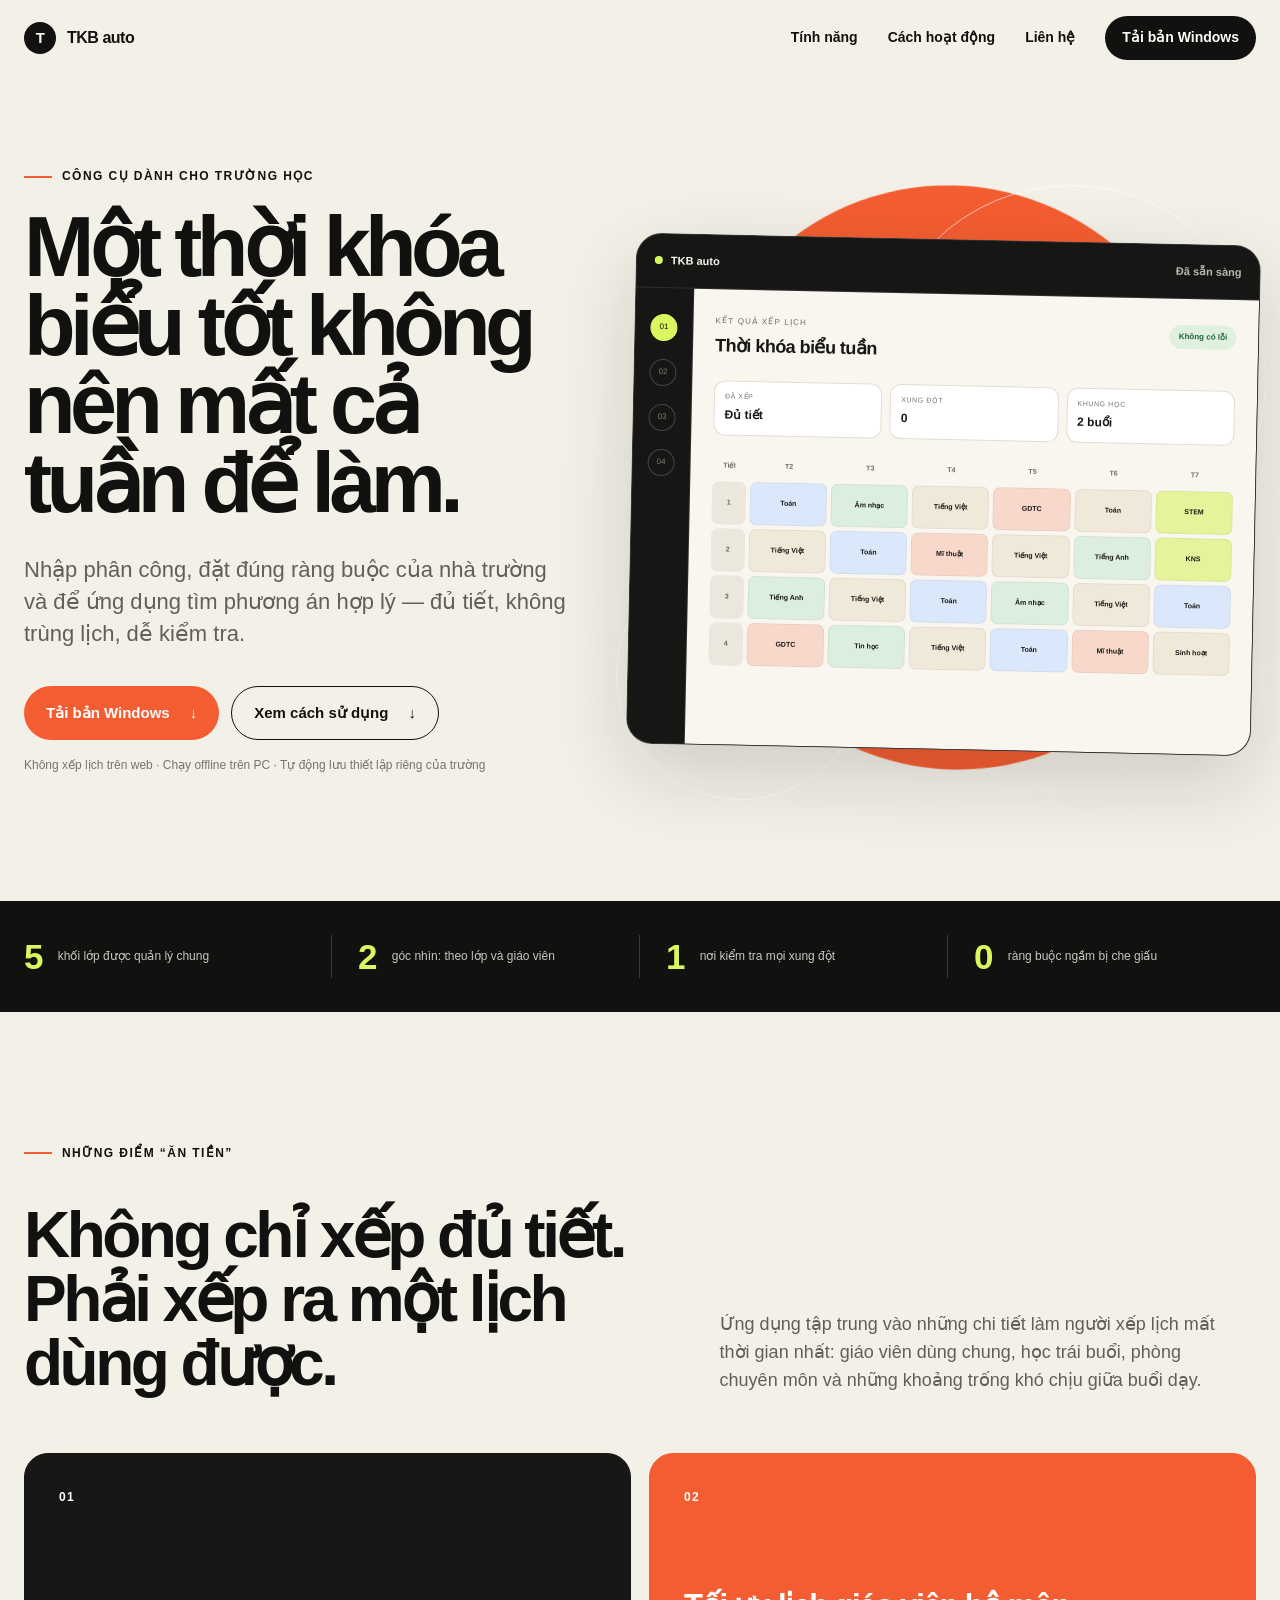
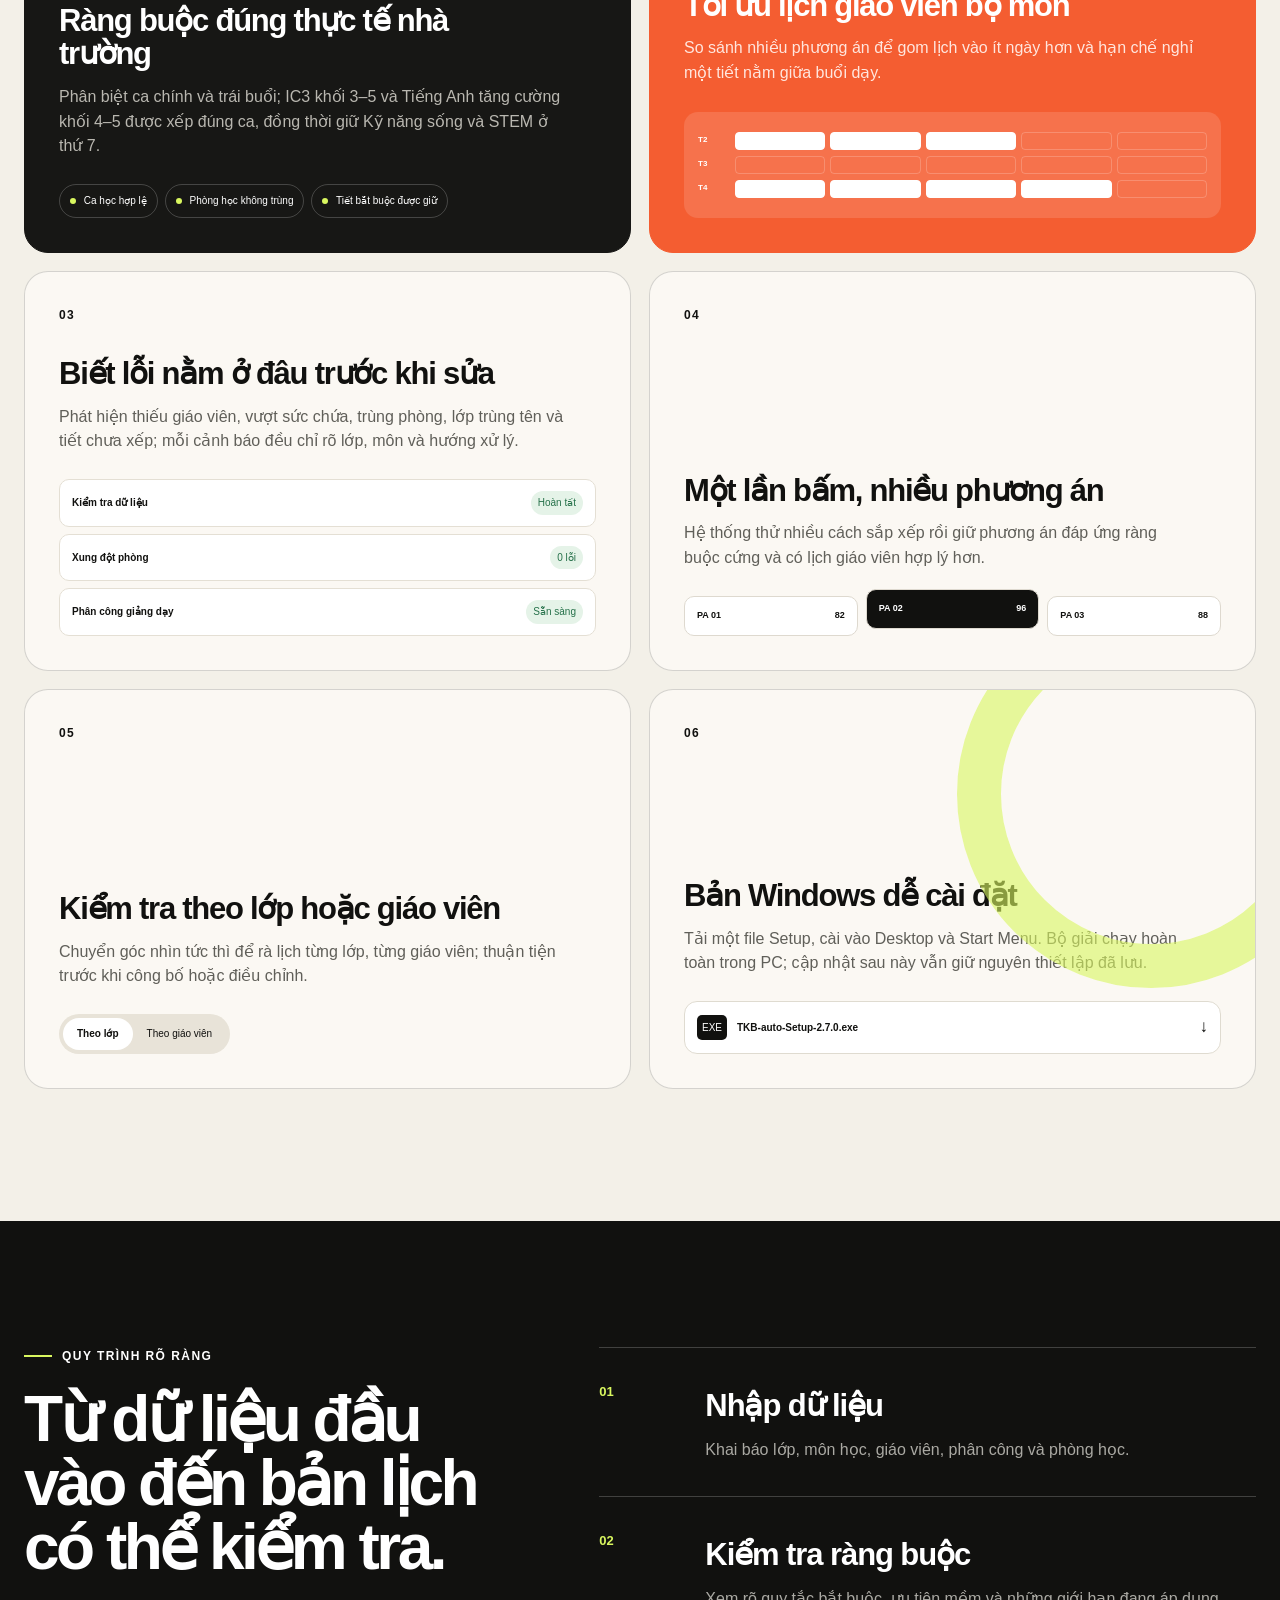
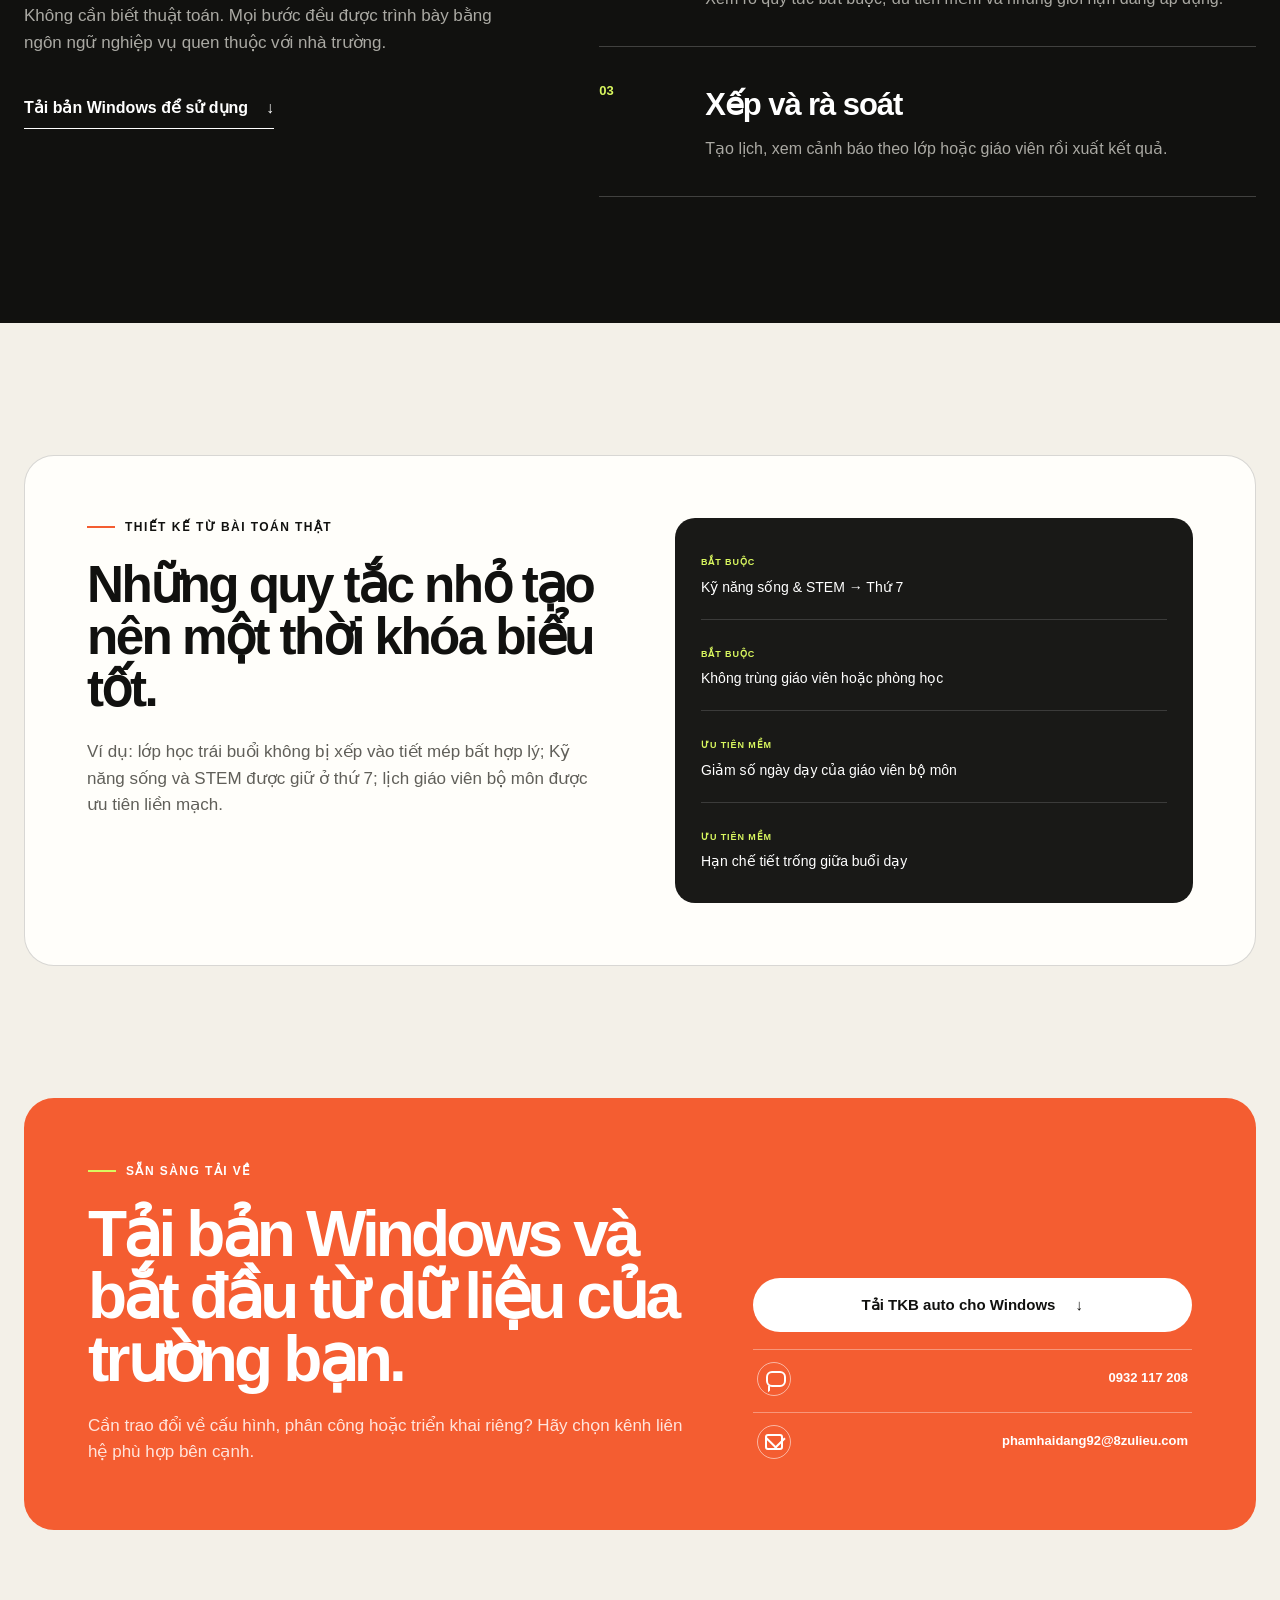
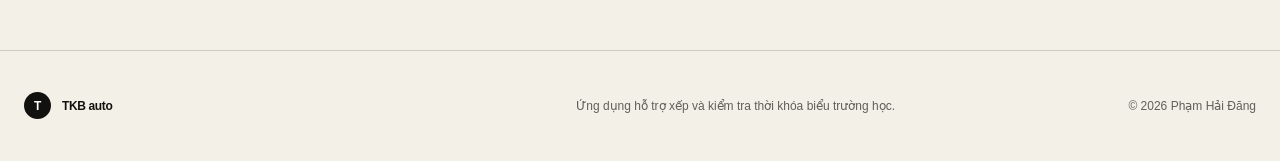
==== commit 25a868e3: "v3.6" ====
--- a/public/public/index.html
+++ b/public/public/index.html
@@ -189,7 +189,7 @@
         <a href="#features">Tính năng</a>
         <a href="#workflow">Cách hoạt động</a>
         <a href="#contact">Liên hệ</a>
-        <a class="nav-download" href="./downloads/TKB-auto-Setup-2.6.0.exe" download data-desktop-download>Tải bản Windows</a>
+        <a class="nav-download" href="./downloads/TKB-auto-Setup-2.7.0.exe" download data-desktop-download>Tải bản Windows</a>
       </nav>
     </div>
   </header>
@@ -201,7 +201,7 @@
         <h1>Một thời khóa biểu tốt không nên mất cả tuần để làm.</h1>
         <p class="hero-lead">Nhập phân công, đặt đúng ràng buộc của nhà trường và để ứng dụng tìm phương án hợp lý — đủ tiết, không trùng lịch, dễ kiểm tra.</p>
         <div class="hero-actions">
-          <a class="button button-primary" href="./downloads/TKB-auto-Setup-2.6.0.exe" download data-desktop-download>Tải bản Windows <span aria-hidden="true">↓</span></a>
+          <a class="button button-primary" href="./downloads/TKB-auto-Setup-2.7.0.exe" download data-desktop-download>Tải bản Windows <span aria-hidden="true">↓</span></a>
           <a class="button button-secondary" href="#workflow">Xem cách sử dụng <span aria-hidden="true">↓</span></a>
         </div>
         <p class="microcopy">Không xếp lịch trên web · Chạy offline trên PC · Tự động lưu thiết lập riêng của trường</p>
@@ -317,7 +317,7 @@
           <span class="feature-number">06</span>
           <h3>Bản Windows dễ cài đặt</h3>
           <p>Tải một file Setup, cài vào Desktop và Start Menu. Bộ giải chạy hoàn toàn trong PC; cập nhật sau này vẫn giữ nguyên thiết lập đã lưu.</p>
-          <div class="file-chip" aria-hidden="true"><span>EXE</span><b>TKB-auto-Setup-2.6.0.exe</b><em>↓</em></div>
+          <div class="file-chip" aria-hidden="true"><span>EXE</span><b>TKB-auto-Setup-2.7.0.exe</b><em>↓</em></div>
         </article>
       </div>
     </section>
@@ -328,7 +328,7 @@
           <p class="eyebrow eyebrow-light"><span></span> Quy trình rõ ràng</p>
           <h2>Từ dữ liệu đầu vào đến bản lịch có thể kiểm tra.</h2>
           <p>Không cần biết thuật toán. Mọi bước đều được trình bày bằng ngôn ngữ nghiệp vụ quen thuộc với nhà trường.</p>
-          <a class="text-link" href="./downloads/TKB-auto-Setup-2.6.0.exe" download data-desktop-download>Tải bản Windows để sử dụng <span aria-hidden="true">↓</span></a>
+          <a class="text-link" href="./downloads/TKB-auto-Setup-2.7.0.exe" download data-desktop-download>Tải bản Windows để sử dụng <span aria-hidden="true">↓</span></a>
         </div>
         <ol class="workflow-list">
           <li class="reveal"><span>01</span><div><h3>Nhập dữ liệu</h3><p>Khai báo lớp, môn học, giáo viên, phân công và phòng học.</p></div></li>
@@ -362,7 +362,7 @@
           <p>Cần trao đổi về cấu hình, phân công hoặc triển khai riêng? Hãy chọn kênh liên hệ phù hợp bên cạnh.</p>
         </div>
         <div class="contact-actions">
-          <a class="button button-light" href="./downloads/TKB-auto-Setup-2.6.0.exe" download data-desktop-download>Tải TKB auto cho Windows <span aria-hidden="true">↓</span></a>
+          <a class="button button-light" href="./downloads/TKB-auto-Setup-2.7.0.exe" download data-desktop-download>Tải TKB auto cho Windows <span aria-hidden="true">↓</span></a>
           <a class="contact-link" href="https://zalo.me/0932117208" target="_blank" rel="noopener noreferrer" aria-label="Nhắn tin theo số 0932 117 208"><span class="contact-icon contact-icon-chat" aria-hidden="true"></span><strong>0932 117 208</strong></a>
           <a class="contact-link" href="mailto:phamhaidang92@8zulieu.com" aria-label="Gửi thư đến phamhaidang92@8zulieu.com"><span class="contact-icon contact-icon-mail" aria-hidden="true"></span><strong>phamhaidang92@8zulieu.com</strong></a>
         </div>
@@ -457,7 +457,7 @@
     const blob=new Blob(chunks,{type:'application/vnd.microsoft.portable-executable'});
     const url=URL.createObjectURL(blob);
     const anchor=document.createElement('a');
-    anchor.href=url; anchor.download=manifest.fileName||'TKB-auto-Setup-2.6.0.exe';
+    anchor.href=url; anchor.download=manifest.fileName||'TKB-auto-Setup-2.7.0.exe';
     document.body.appendChild(anchor); anchor.click(); anchor.remove();
     setTimeout(()=>URL.revokeObjectURL(url),60000);
   }catch(error){
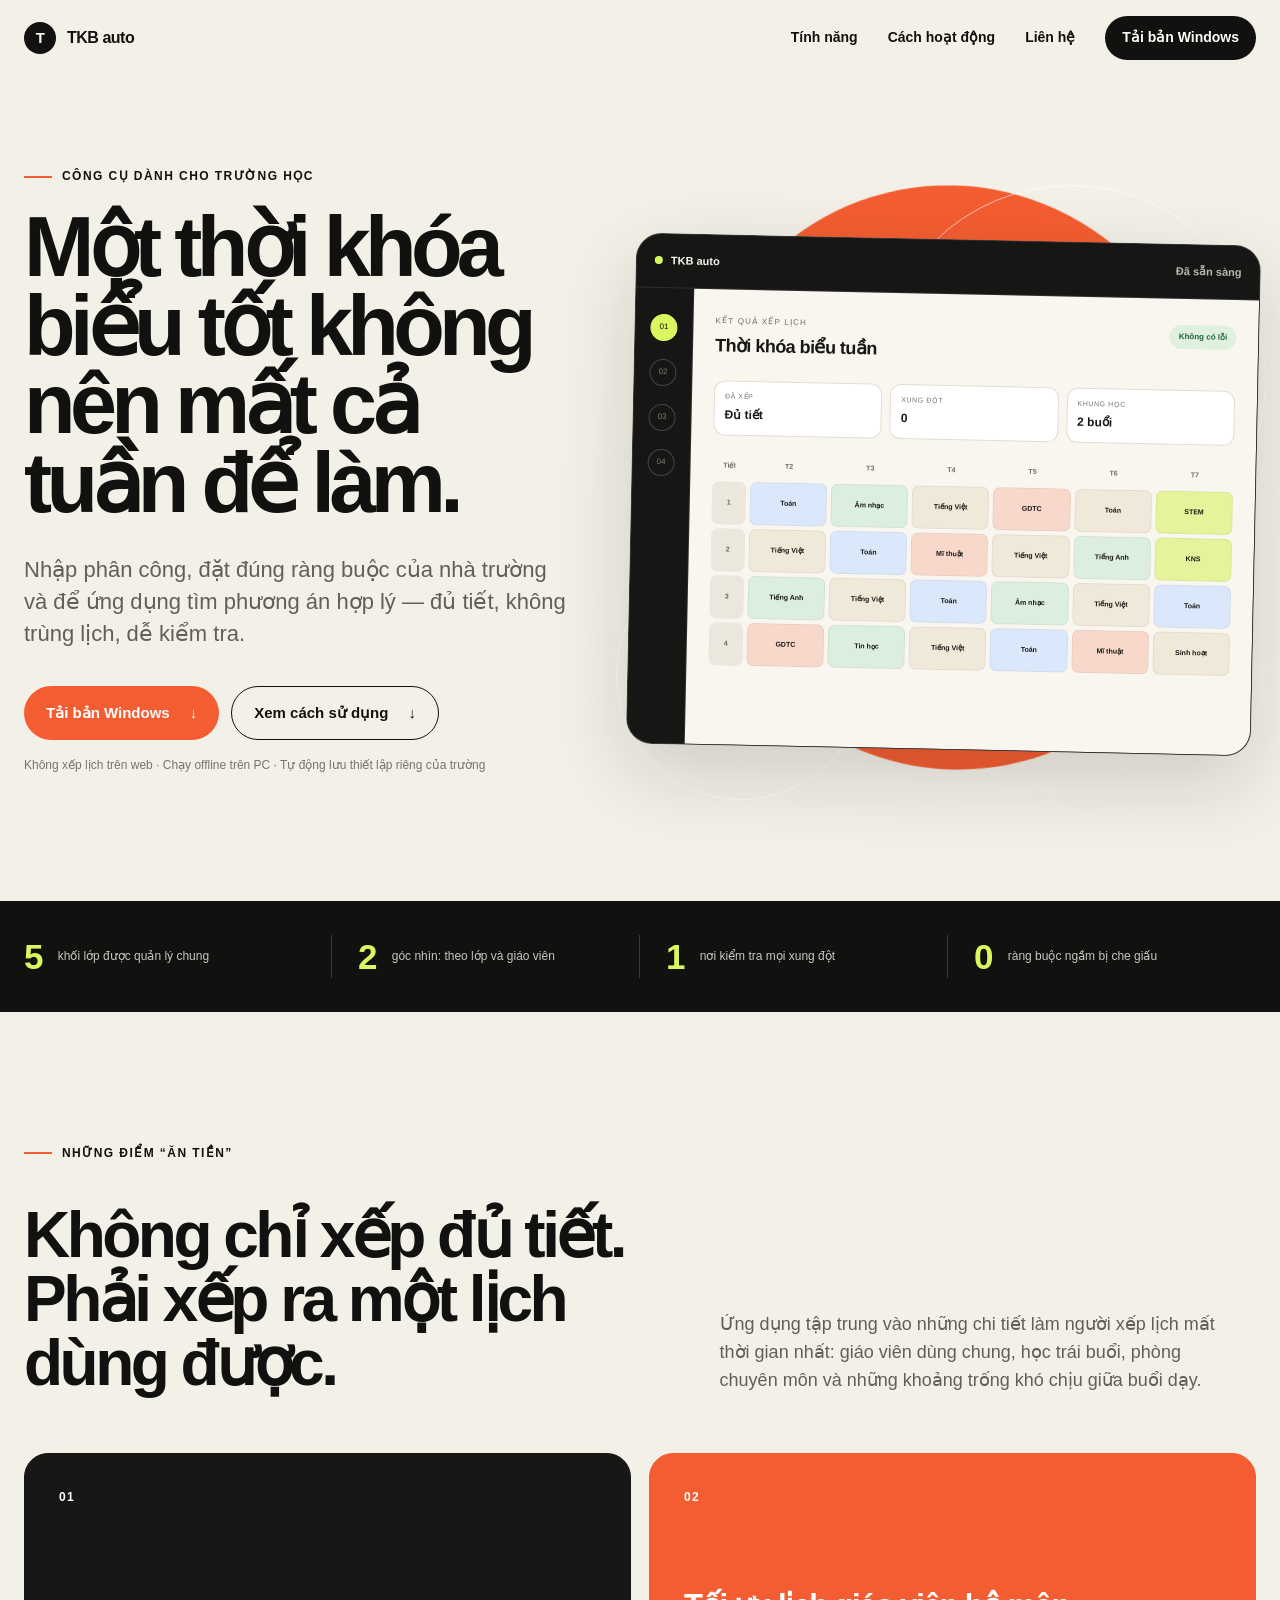
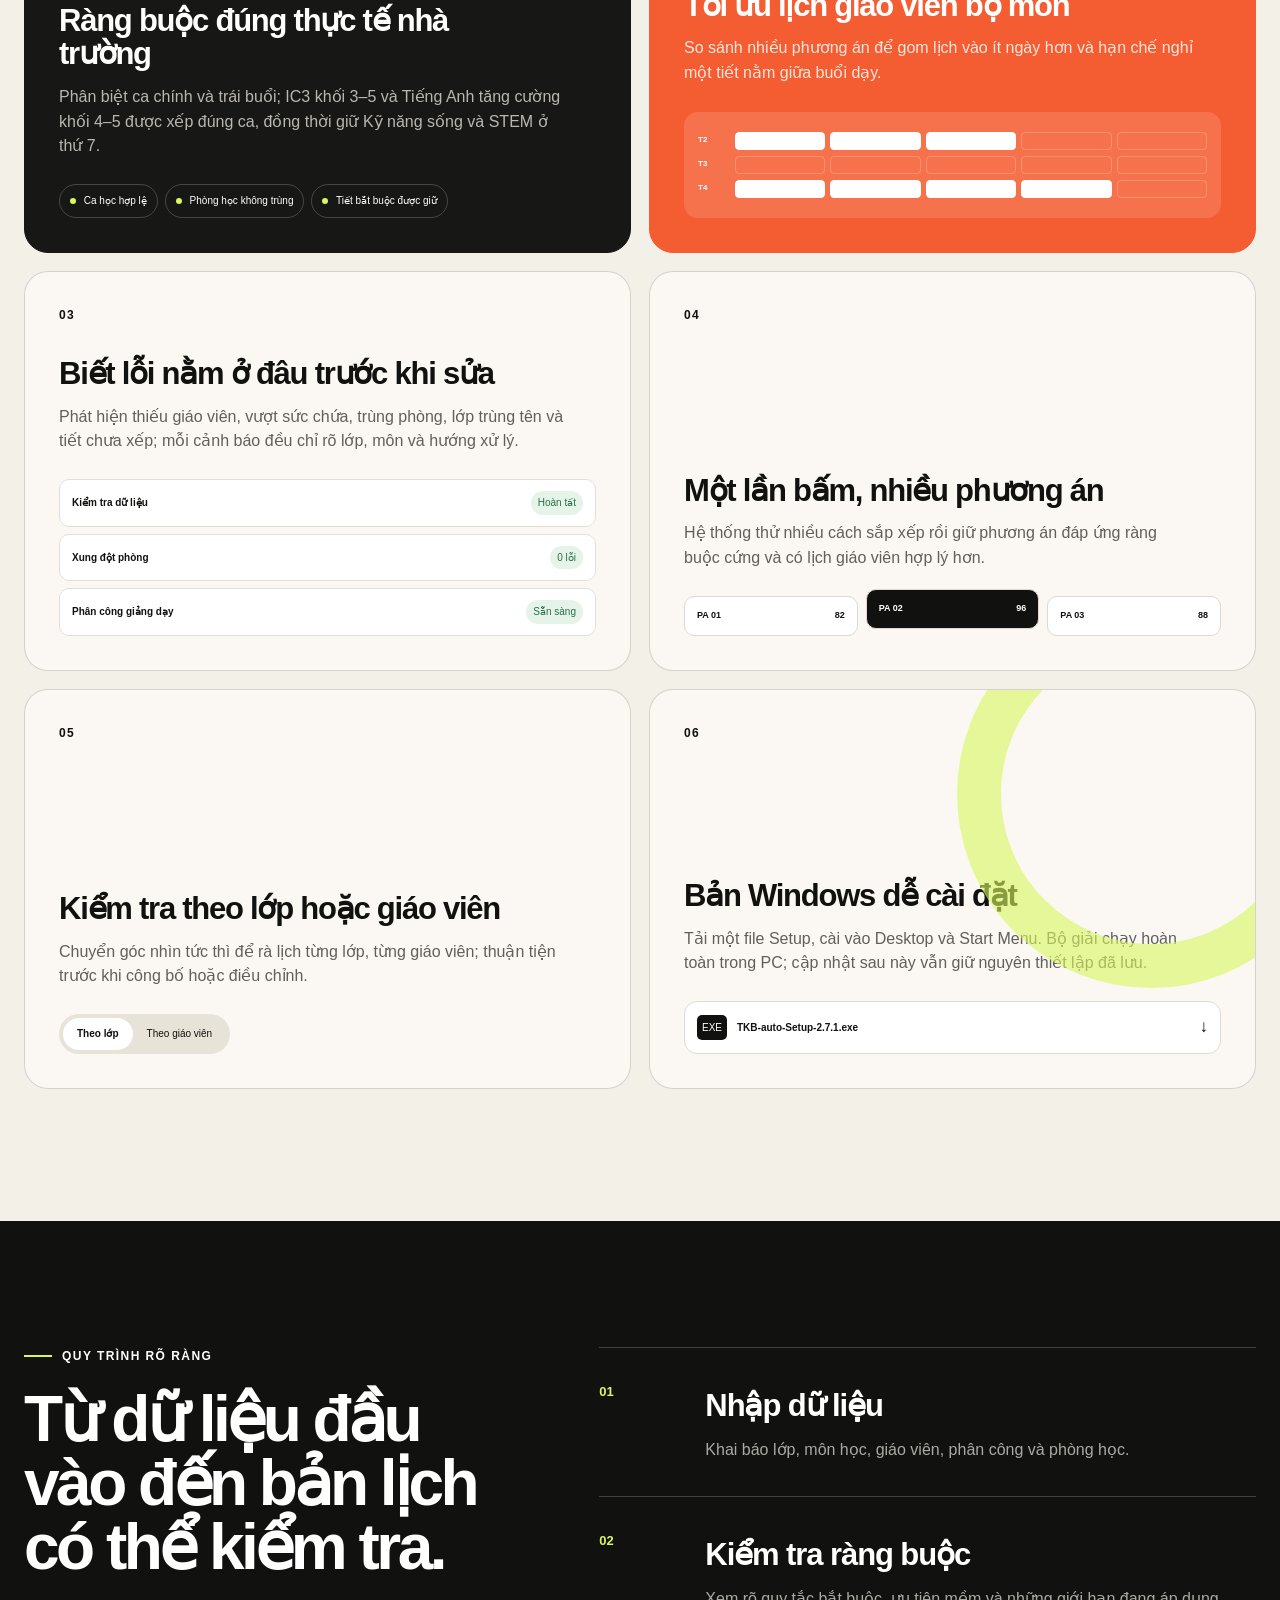
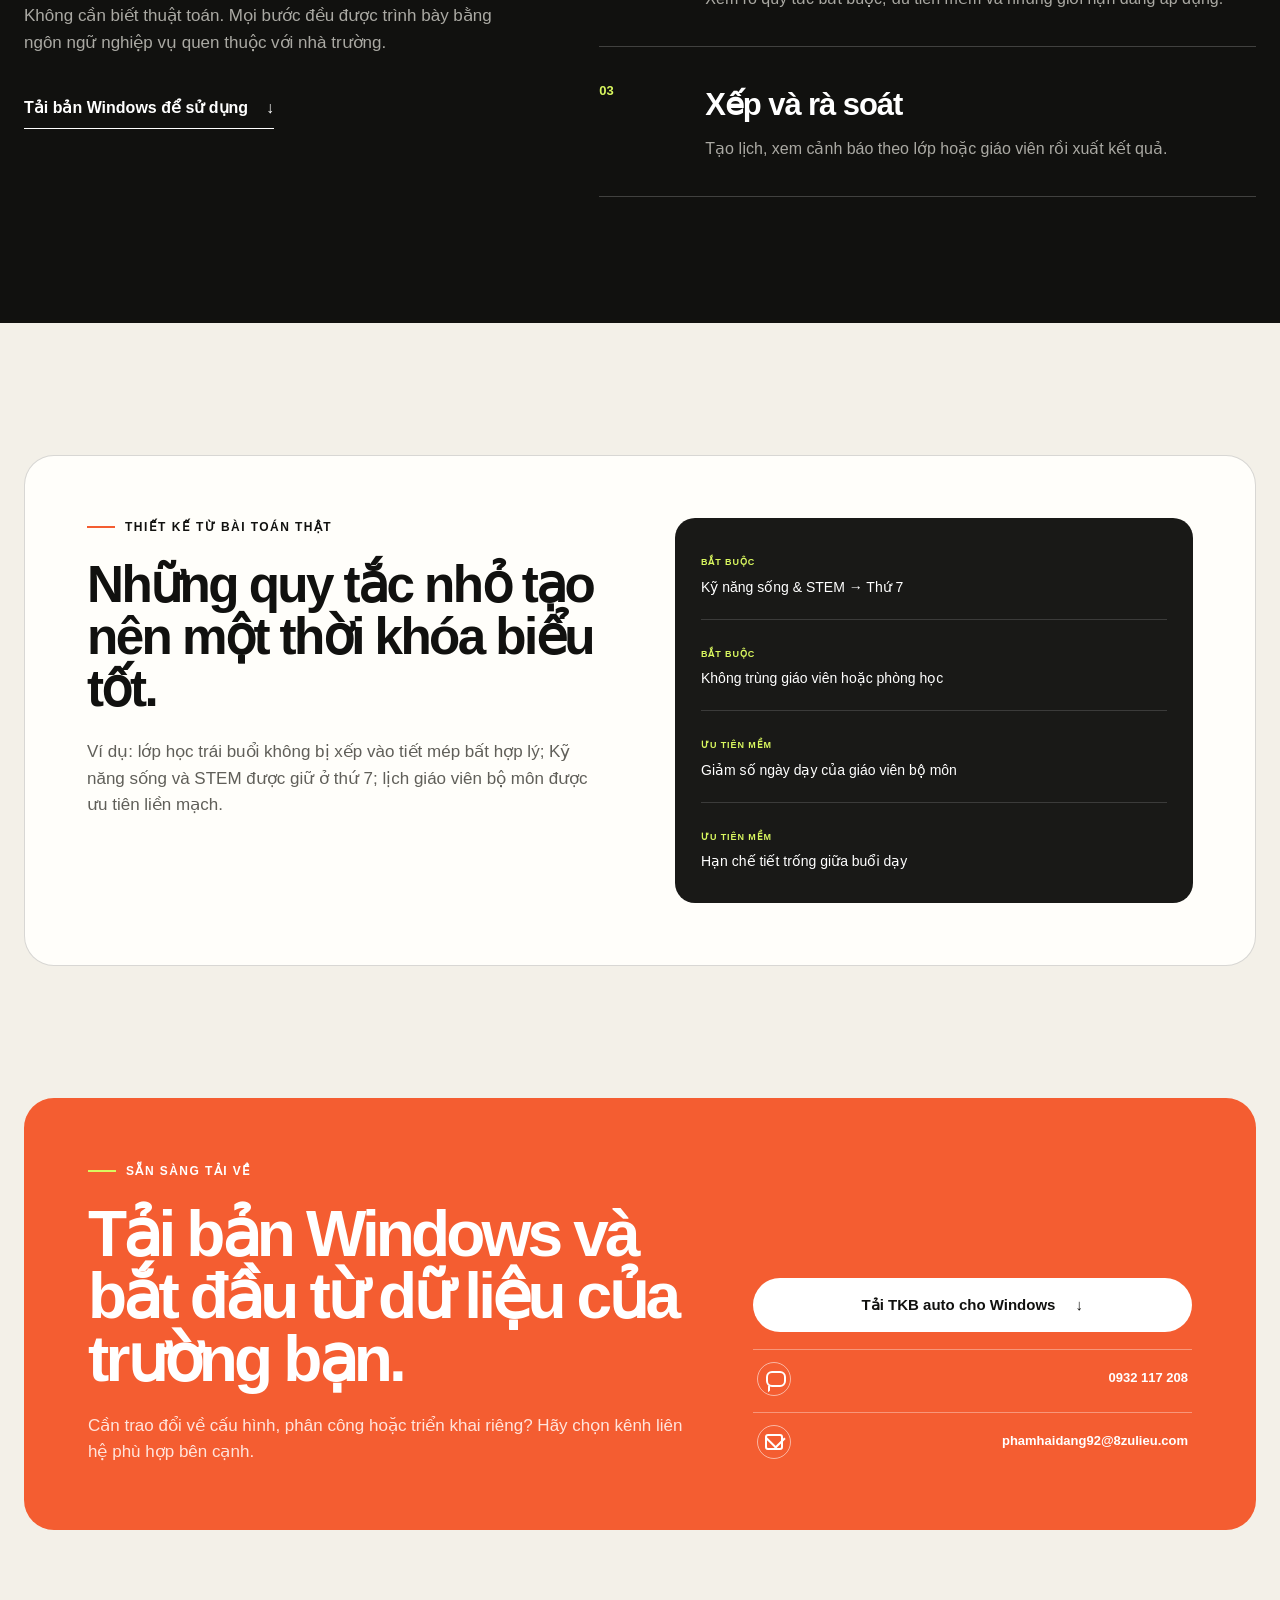
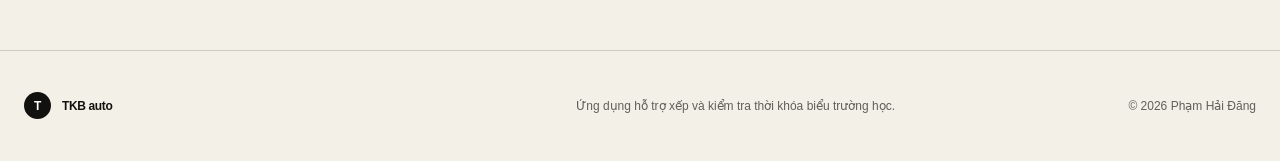
==== commit add6663a: "v.3.7" ====
--- a/public/public/index.html
+++ b/public/public/index.html
@@ -189,7 +189,7 @@
         <a href="#features">Tính năng</a>
         <a href="#workflow">Cách hoạt động</a>
         <a href="#contact">Liên hệ</a>
-        <a class="nav-download" href="./downloads/TKB-auto-Setup-2.7.0.exe" download data-desktop-download>Tải bản Windows</a>
+        <a class="nav-download" href="./downloads/TKB-auto-Setup-2.7.1.exe" download data-desktop-download>Tải bản Windows</a>
       </nav>
     </div>
   </header>
@@ -201,7 +201,7 @@
         <h1>Một thời khóa biểu tốt không nên mất cả tuần để làm.</h1>
         <p class="hero-lead">Nhập phân công, đặt đúng ràng buộc của nhà trường và để ứng dụng tìm phương án hợp lý — đủ tiết, không trùng lịch, dễ kiểm tra.</p>
         <div class="hero-actions">
-          <a class="button button-primary" href="./downloads/TKB-auto-Setup-2.7.0.exe" download data-desktop-download>Tải bản Windows <span aria-hidden="true">↓</span></a>
+          <a class="button button-primary" href="./downloads/TKB-auto-Setup-2.7.1.exe" download data-desktop-download>Tải bản Windows <span aria-hidden="true">↓</span></a>
           <a class="button button-secondary" href="#workflow">Xem cách sử dụng <span aria-hidden="true">↓</span></a>
         </div>
         <p class="microcopy">Không xếp lịch trên web · Chạy offline trên PC · Tự động lưu thiết lập riêng của trường</p>
@@ -317,7 +317,7 @@
           <span class="feature-number">06</span>
           <h3>Bản Windows dễ cài đặt</h3>
           <p>Tải một file Setup, cài vào Desktop và Start Menu. Bộ giải chạy hoàn toàn trong PC; cập nhật sau này vẫn giữ nguyên thiết lập đã lưu.</p>
-          <div class="file-chip" aria-hidden="true"><span>EXE</span><b>TKB-auto-Setup-2.7.0.exe</b><em>↓</em></div>
+          <div class="file-chip" aria-hidden="true"><span>EXE</span><b>TKB-auto-Setup-2.7.1.exe</b><em>↓</em></div>
         </article>
       </div>
     </section>
@@ -328,7 +328,7 @@
           <p class="eyebrow eyebrow-light"><span></span> Quy trình rõ ràng</p>
           <h2>Từ dữ liệu đầu vào đến bản lịch có thể kiểm tra.</h2>
           <p>Không cần biết thuật toán. Mọi bước đều được trình bày bằng ngôn ngữ nghiệp vụ quen thuộc với nhà trường.</p>
-          <a class="text-link" href="./downloads/TKB-auto-Setup-2.7.0.exe" download data-desktop-download>Tải bản Windows để sử dụng <span aria-hidden="true">↓</span></a>
+          <a class="text-link" href="./downloads/TKB-auto-Setup-2.7.1.exe" download data-desktop-download>Tải bản Windows để sử dụng <span aria-hidden="true">↓</span></a>
         </div>
         <ol class="workflow-list">
           <li class="reveal"><span>01</span><div><h3>Nhập dữ liệu</h3><p>Khai báo lớp, môn học, giáo viên, phân công và phòng học.</p></div></li>
@@ -362,7 +362,7 @@
           <p>Cần trao đổi về cấu hình, phân công hoặc triển khai riêng? Hãy chọn kênh liên hệ phù hợp bên cạnh.</p>
         </div>
         <div class="contact-actions">
-          <a class="button button-light" href="./downloads/TKB-auto-Setup-2.7.0.exe" download data-desktop-download>Tải TKB auto cho Windows <span aria-hidden="true">↓</span></a>
+          <a class="button button-light" href="./downloads/TKB-auto-Setup-2.7.1.exe" download data-desktop-download>Tải TKB auto cho Windows <span aria-hidden="true">↓</span></a>
           <a class="contact-link" href="https://zalo.me/0932117208" target="_blank" rel="noopener noreferrer" aria-label="Nhắn tin theo số 0932 117 208"><span class="contact-icon contact-icon-chat" aria-hidden="true"></span><strong>0932 117 208</strong></a>
           <a class="contact-link" href="mailto:phamhaidang92@8zulieu.com" aria-label="Gửi thư đến phamhaidang92@8zulieu.com"><span class="contact-icon contact-icon-mail" aria-hidden="true"></span><strong>phamhaidang92@8zulieu.com</strong></a>
         </div>
@@ -457,7 +457,7 @@
     const blob=new Blob(chunks,{type:'application/vnd.microsoft.portable-executable'});
     const url=URL.createObjectURL(blob);
     const anchor=document.createElement('a');
-    anchor.href=url; anchor.download=manifest.fileName||'TKB-auto-Setup-2.7.0.exe';
+    anchor.href=url; anchor.download=manifest.fileName||'TKB-auto-Setup-2.7.1.exe';
     document.body.appendChild(anchor); anchor.click(); anchor.remove();
     setTimeout(()=>URL.revokeObjectURL(url),60000);
   }catch(error){
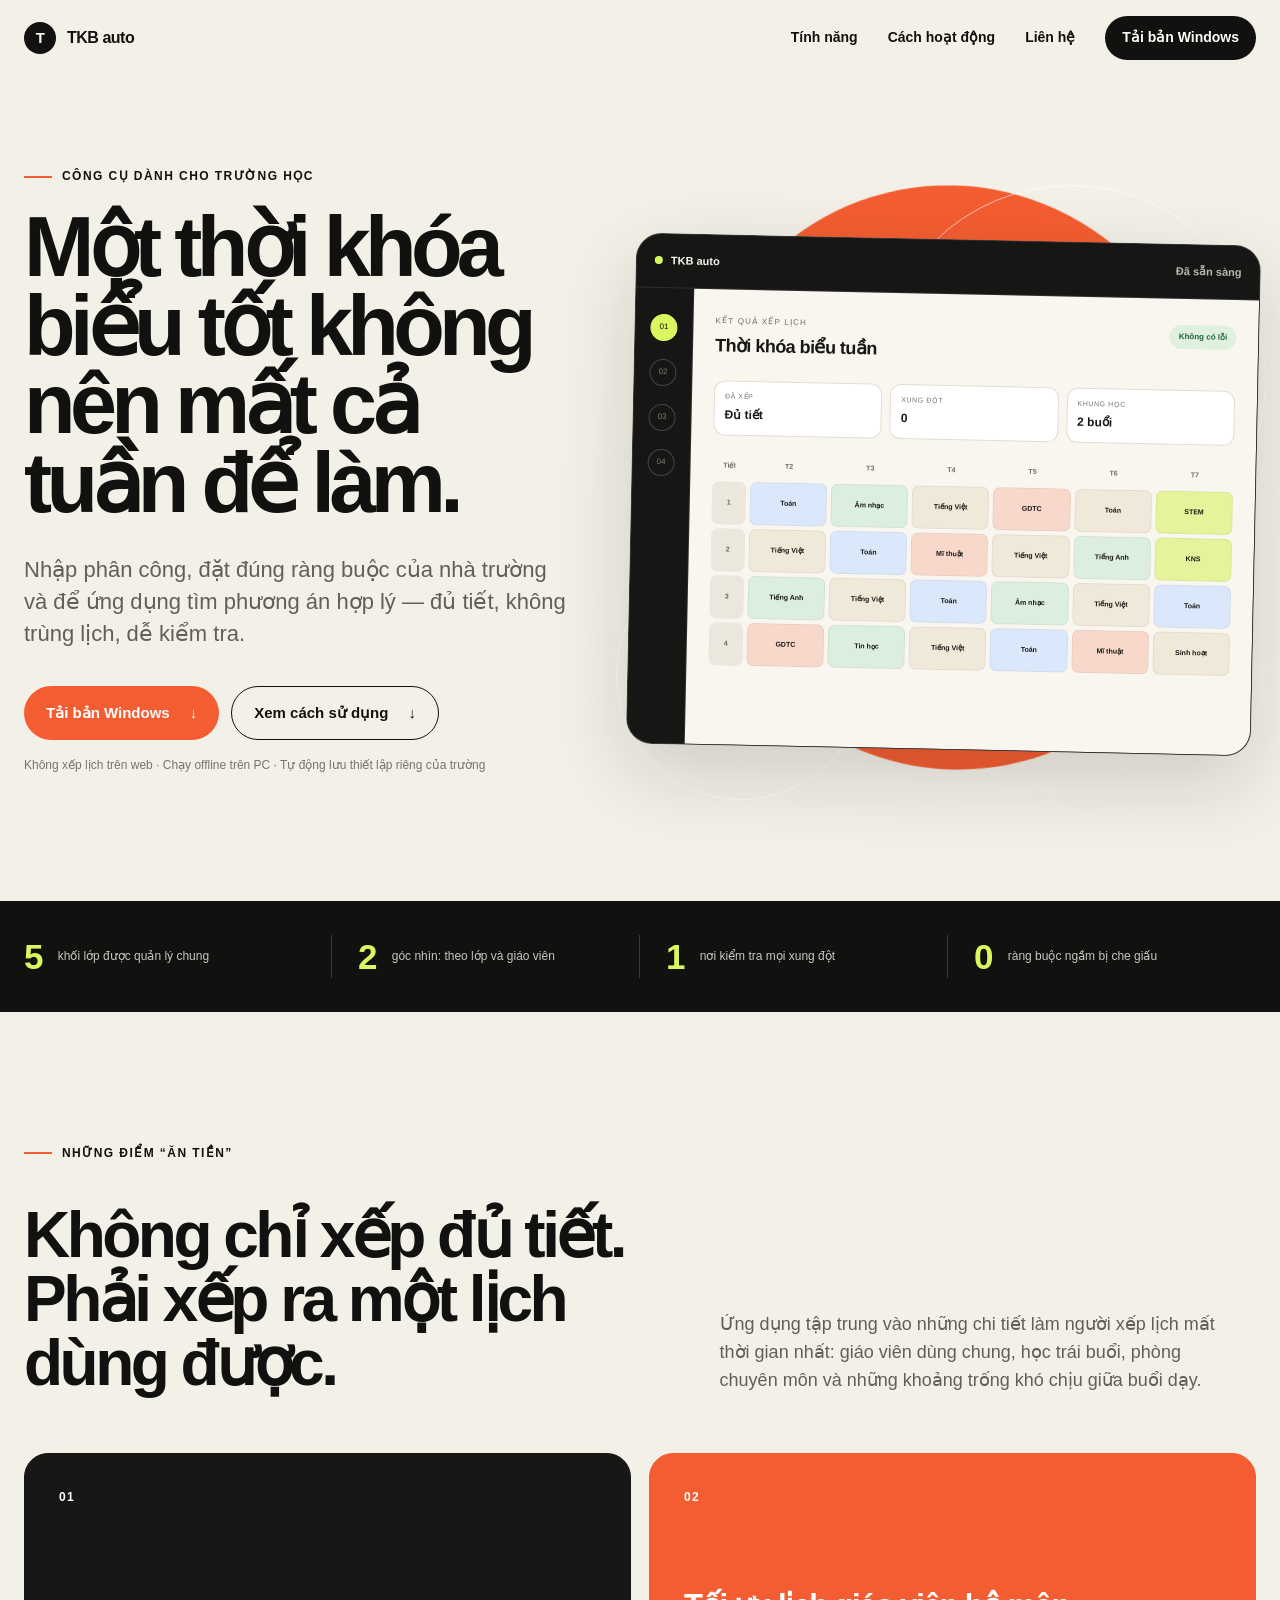
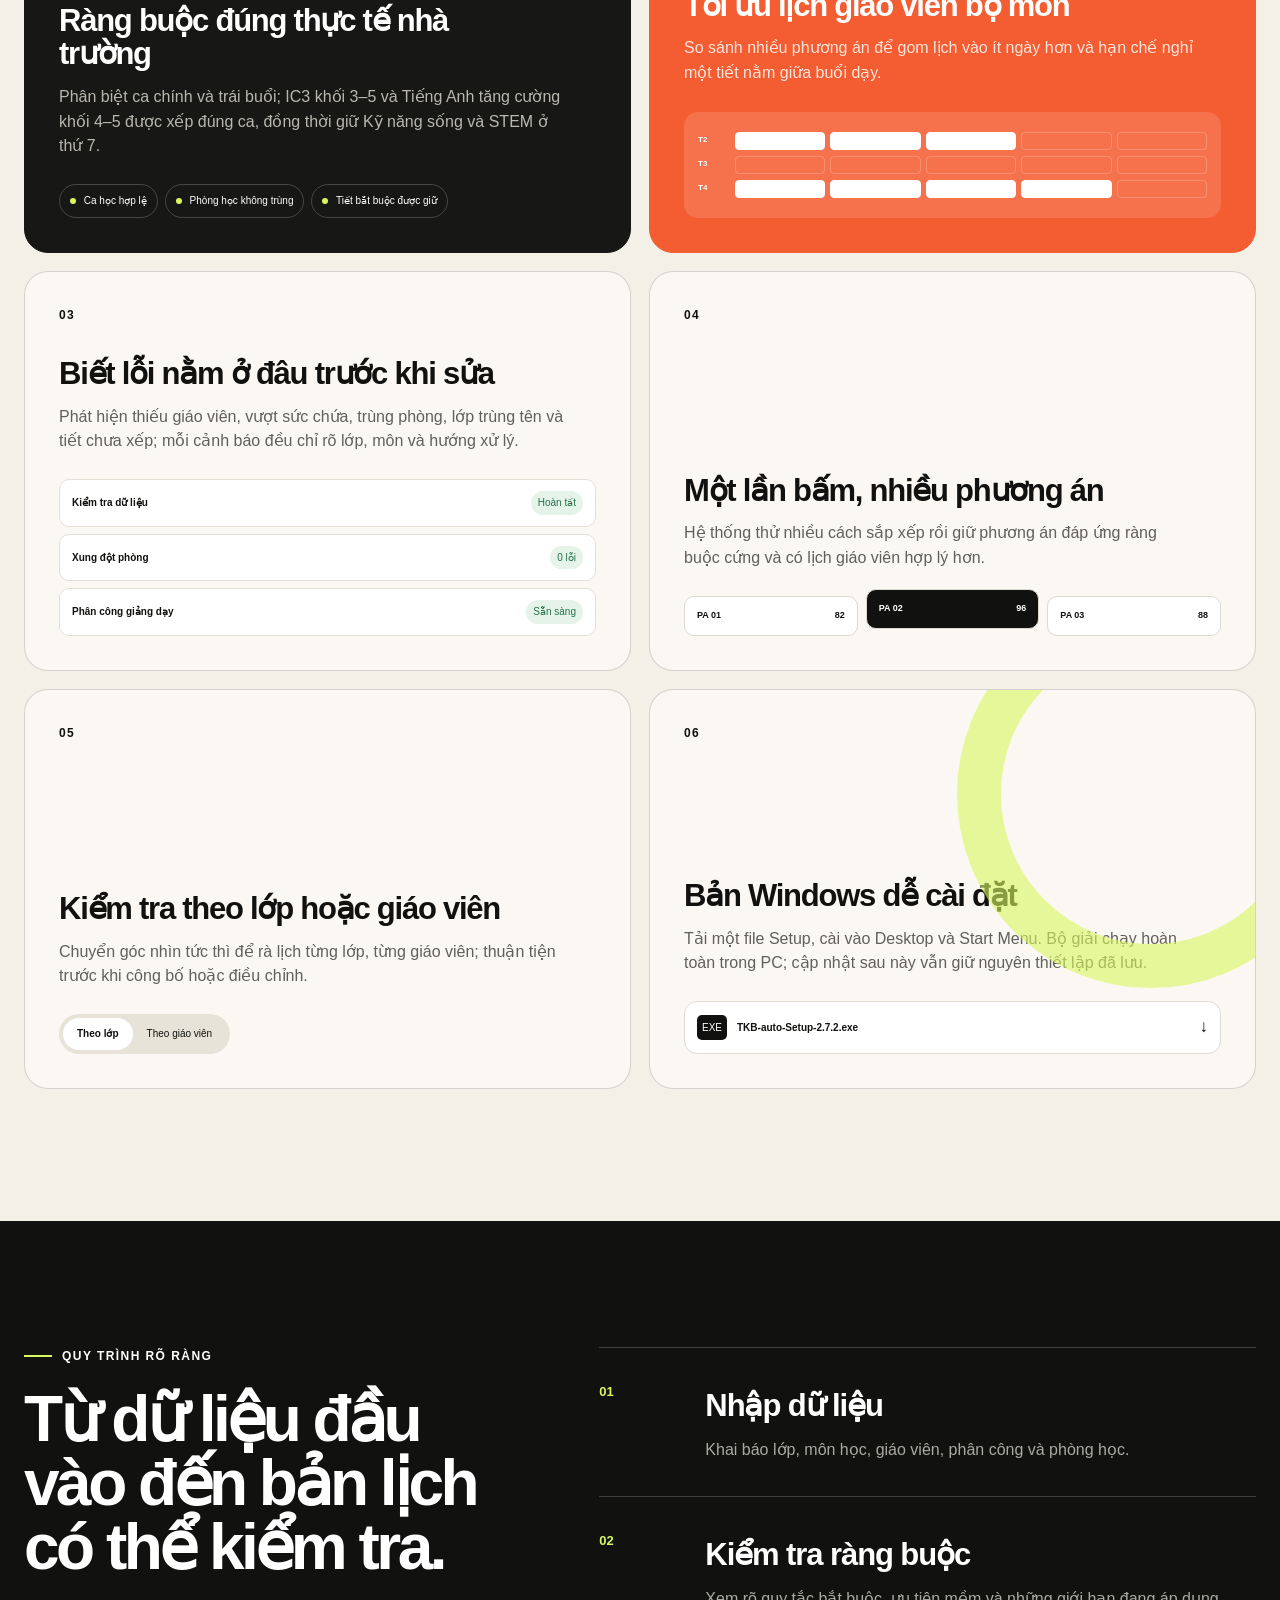
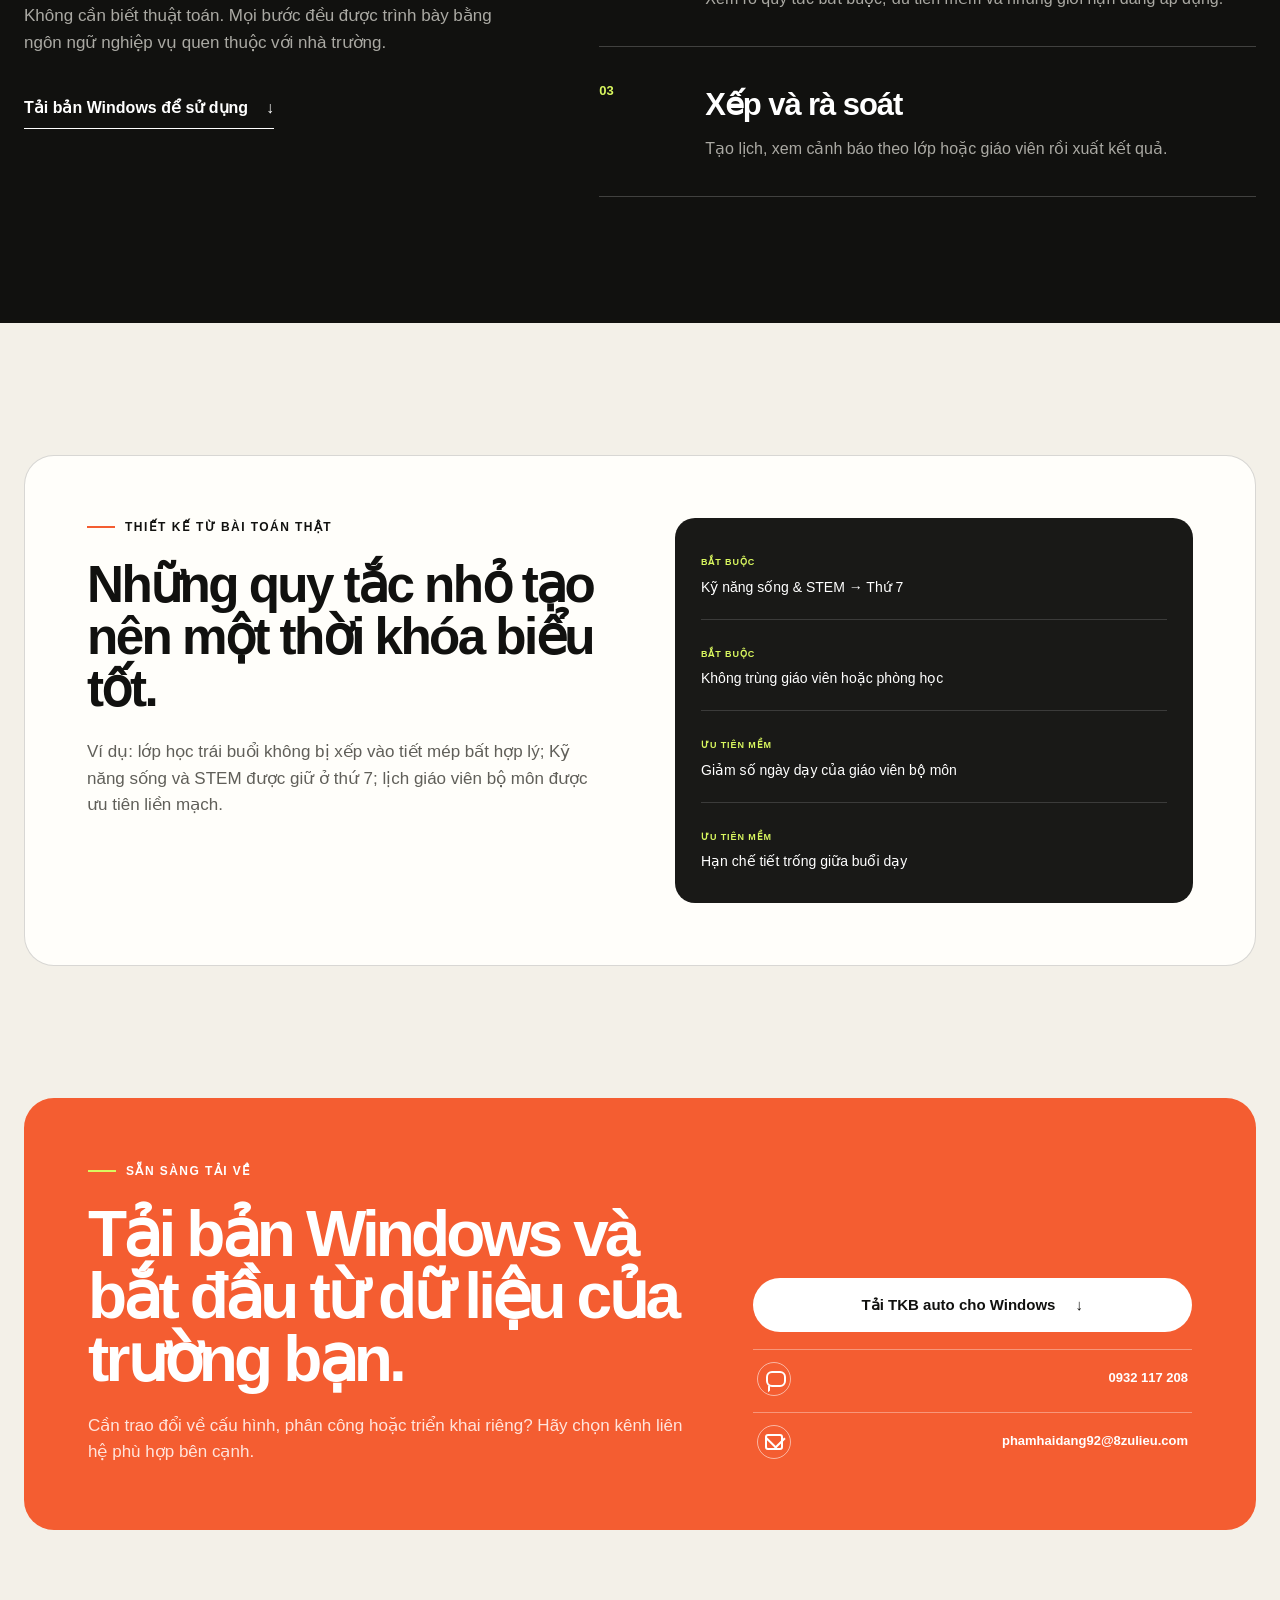
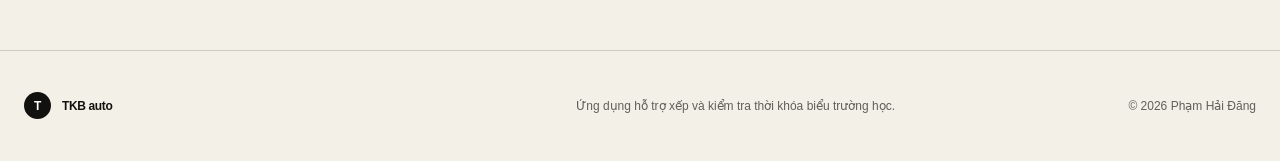
==== commit 0064b3ef: "v3.8" ====
--- a/public/public/index.html
+++ b/public/public/index.html
@@ -189,7 +189,7 @@
         <a href="#features">Tính năng</a>
         <a href="#workflow">Cách hoạt động</a>
         <a href="#contact">Liên hệ</a>
-        <a class="nav-download" href="./downloads/TKB-auto-Setup-2.7.1.exe" download data-desktop-download>Tải bản Windows</a>
+        <a class="nav-download" href="./downloads/TKB-auto-Setup-2.7.2.exe" download data-desktop-download>Tải bản Windows</a>
       </nav>
     </div>
   </header>
@@ -201,7 +201,7 @@
         <h1>Một thời khóa biểu tốt không nên mất cả tuần để làm.</h1>
         <p class="hero-lead">Nhập phân công, đặt đúng ràng buộc của nhà trường và để ứng dụng tìm phương án hợp lý — đủ tiết, không trùng lịch, dễ kiểm tra.</p>
         <div class="hero-actions">
-          <a class="button button-primary" href="./downloads/TKB-auto-Setup-2.7.1.exe" download data-desktop-download>Tải bản Windows <span aria-hidden="true">↓</span></a>
+          <a class="button button-primary" href="./downloads/TKB-auto-Setup-2.7.2.exe" download data-desktop-download>Tải bản Windows <span aria-hidden="true">↓</span></a>
           <a class="button button-secondary" href="#workflow">Xem cách sử dụng <span aria-hidden="true">↓</span></a>
         </div>
         <p class="microcopy">Không xếp lịch trên web · Chạy offline trên PC · Tự động lưu thiết lập riêng của trường</p>
@@ -317,7 +317,7 @@
           <span class="feature-number">06</span>
           <h3>Bản Windows dễ cài đặt</h3>
           <p>Tải một file Setup, cài vào Desktop và Start Menu. Bộ giải chạy hoàn toàn trong PC; cập nhật sau này vẫn giữ nguyên thiết lập đã lưu.</p>
-          <div class="file-chip" aria-hidden="true"><span>EXE</span><b>TKB-auto-Setup-2.7.1.exe</b><em>↓</em></div>
+          <div class="file-chip" aria-hidden="true"><span>EXE</span><b>TKB-auto-Setup-2.7.2.exe</b><em>↓</em></div>
         </article>
       </div>
     </section>
@@ -328,7 +328,7 @@
           <p class="eyebrow eyebrow-light"><span></span> Quy trình rõ ràng</p>
           <h2>Từ dữ liệu đầu vào đến bản lịch có thể kiểm tra.</h2>
           <p>Không cần biết thuật toán. Mọi bước đều được trình bày bằng ngôn ngữ nghiệp vụ quen thuộc với nhà trường.</p>
-          <a class="text-link" href="./downloads/TKB-auto-Setup-2.7.1.exe" download data-desktop-download>Tải bản Windows để sử dụng <span aria-hidden="true">↓</span></a>
+          <a class="text-link" href="./downloads/TKB-auto-Setup-2.7.2.exe" download data-desktop-download>Tải bản Windows để sử dụng <span aria-hidden="true">↓</span></a>
         </div>
         <ol class="workflow-list">
           <li class="reveal"><span>01</span><div><h3>Nhập dữ liệu</h3><p>Khai báo lớp, môn học, giáo viên, phân công và phòng học.</p></div></li>
@@ -362,7 +362,7 @@
           <p>Cần trao đổi về cấu hình, phân công hoặc triển khai riêng? Hãy chọn kênh liên hệ phù hợp bên cạnh.</p>
         </div>
         <div class="contact-actions">
-          <a class="button button-light" href="./downloads/TKB-auto-Setup-2.7.1.exe" download data-desktop-download>Tải TKB auto cho Windows <span aria-hidden="true">↓</span></a>
+          <a class="button button-light" href="./downloads/TKB-auto-Setup-2.7.2.exe" download data-desktop-download>Tải TKB auto cho Windows <span aria-hidden="true">↓</span></a>
           <a class="contact-link" href="https://zalo.me/0932117208" target="_blank" rel="noopener noreferrer" aria-label="Nhắn tin theo số 0932 117 208"><span class="contact-icon contact-icon-chat" aria-hidden="true"></span><strong>0932 117 208</strong></a>
           <a class="contact-link" href="mailto:phamhaidang92@8zulieu.com" aria-label="Gửi thư đến phamhaidang92@8zulieu.com"><span class="contact-icon contact-icon-mail" aria-hidden="true"></span><strong>phamhaidang92@8zulieu.com</strong></a>
         </div>
@@ -457,7 +457,7 @@
     const blob=new Blob(chunks,{type:'application/vnd.microsoft.portable-executable'});
     const url=URL.createObjectURL(blob);
     const anchor=document.createElement('a');
-    anchor.href=url; anchor.download=manifest.fileName||'TKB-auto-Setup-2.7.1.exe';
+    anchor.href=url; anchor.download=manifest.fileName||'TKB-auto-Setup-2.7.2.exe';
     document.body.appendChild(anchor); anchor.click(); anchor.remove();
     setTimeout(()=>URL.revokeObjectURL(url),60000);
   }catch(error){
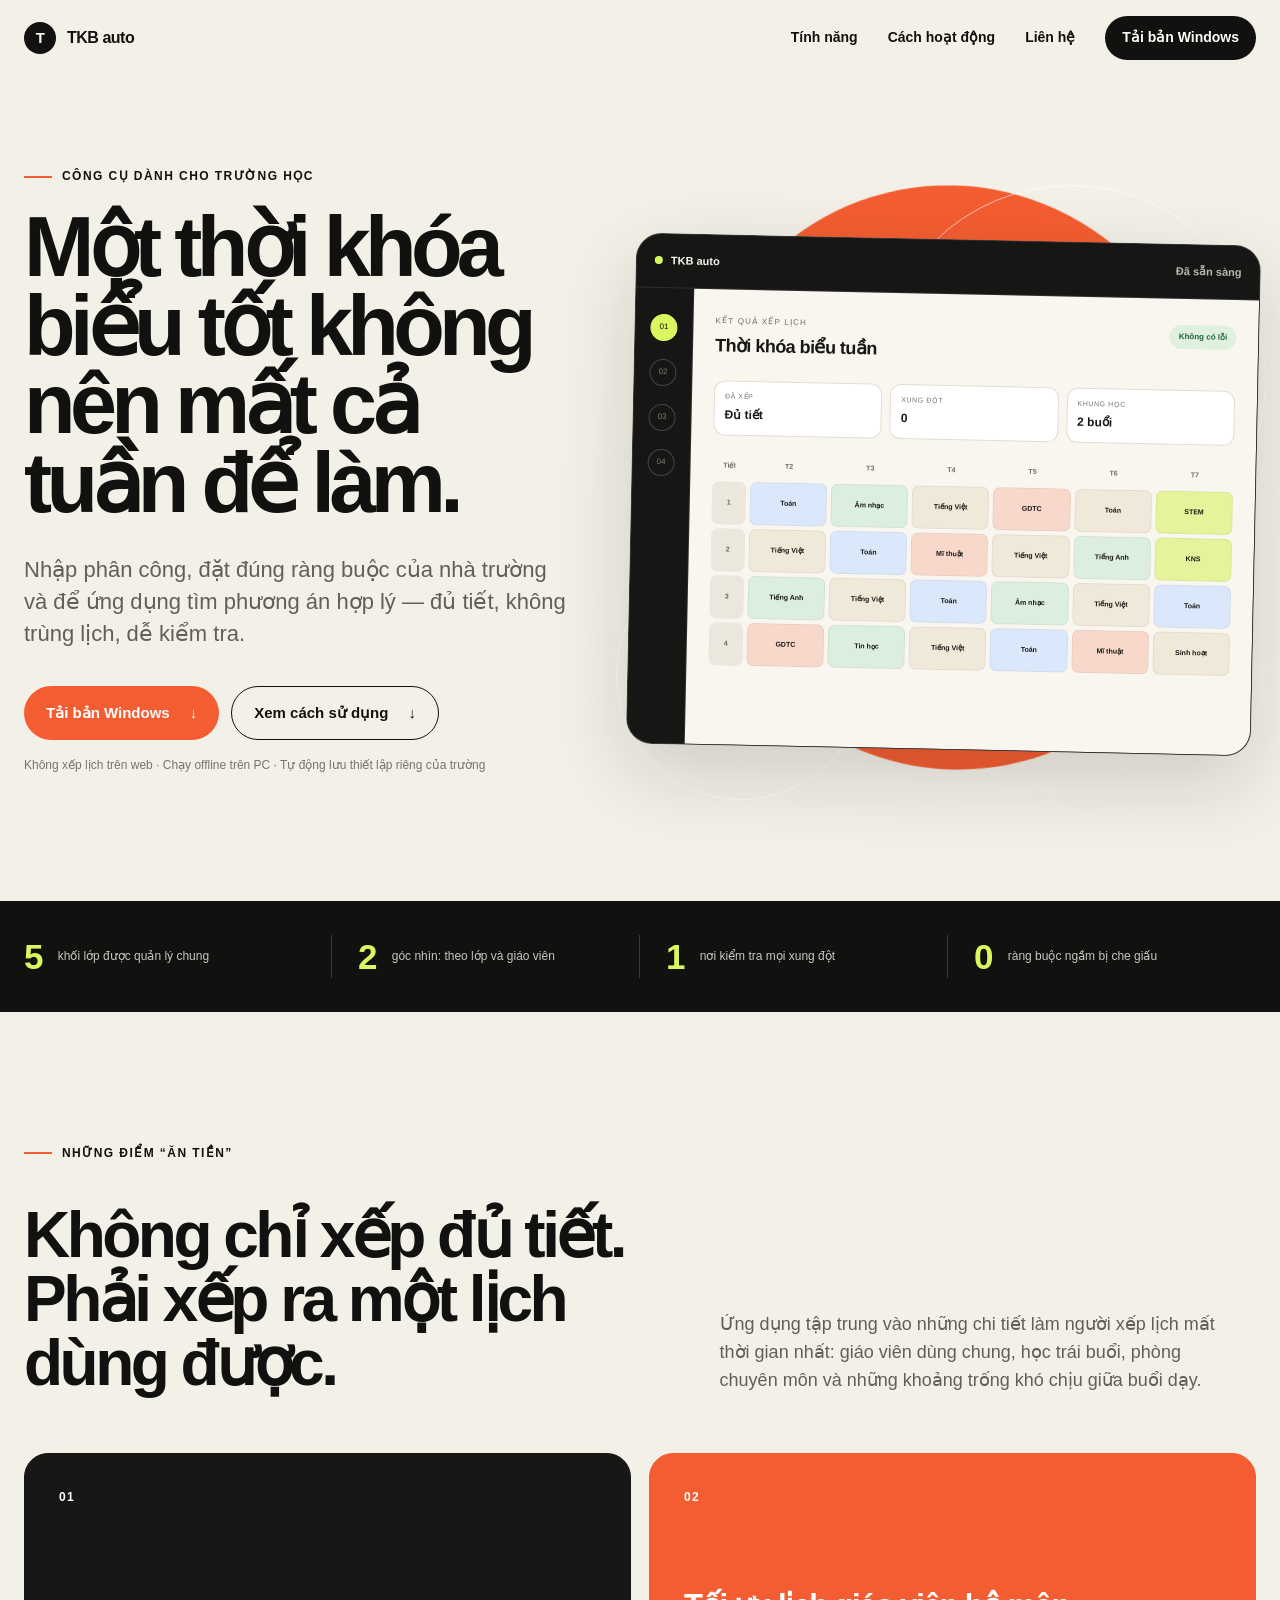
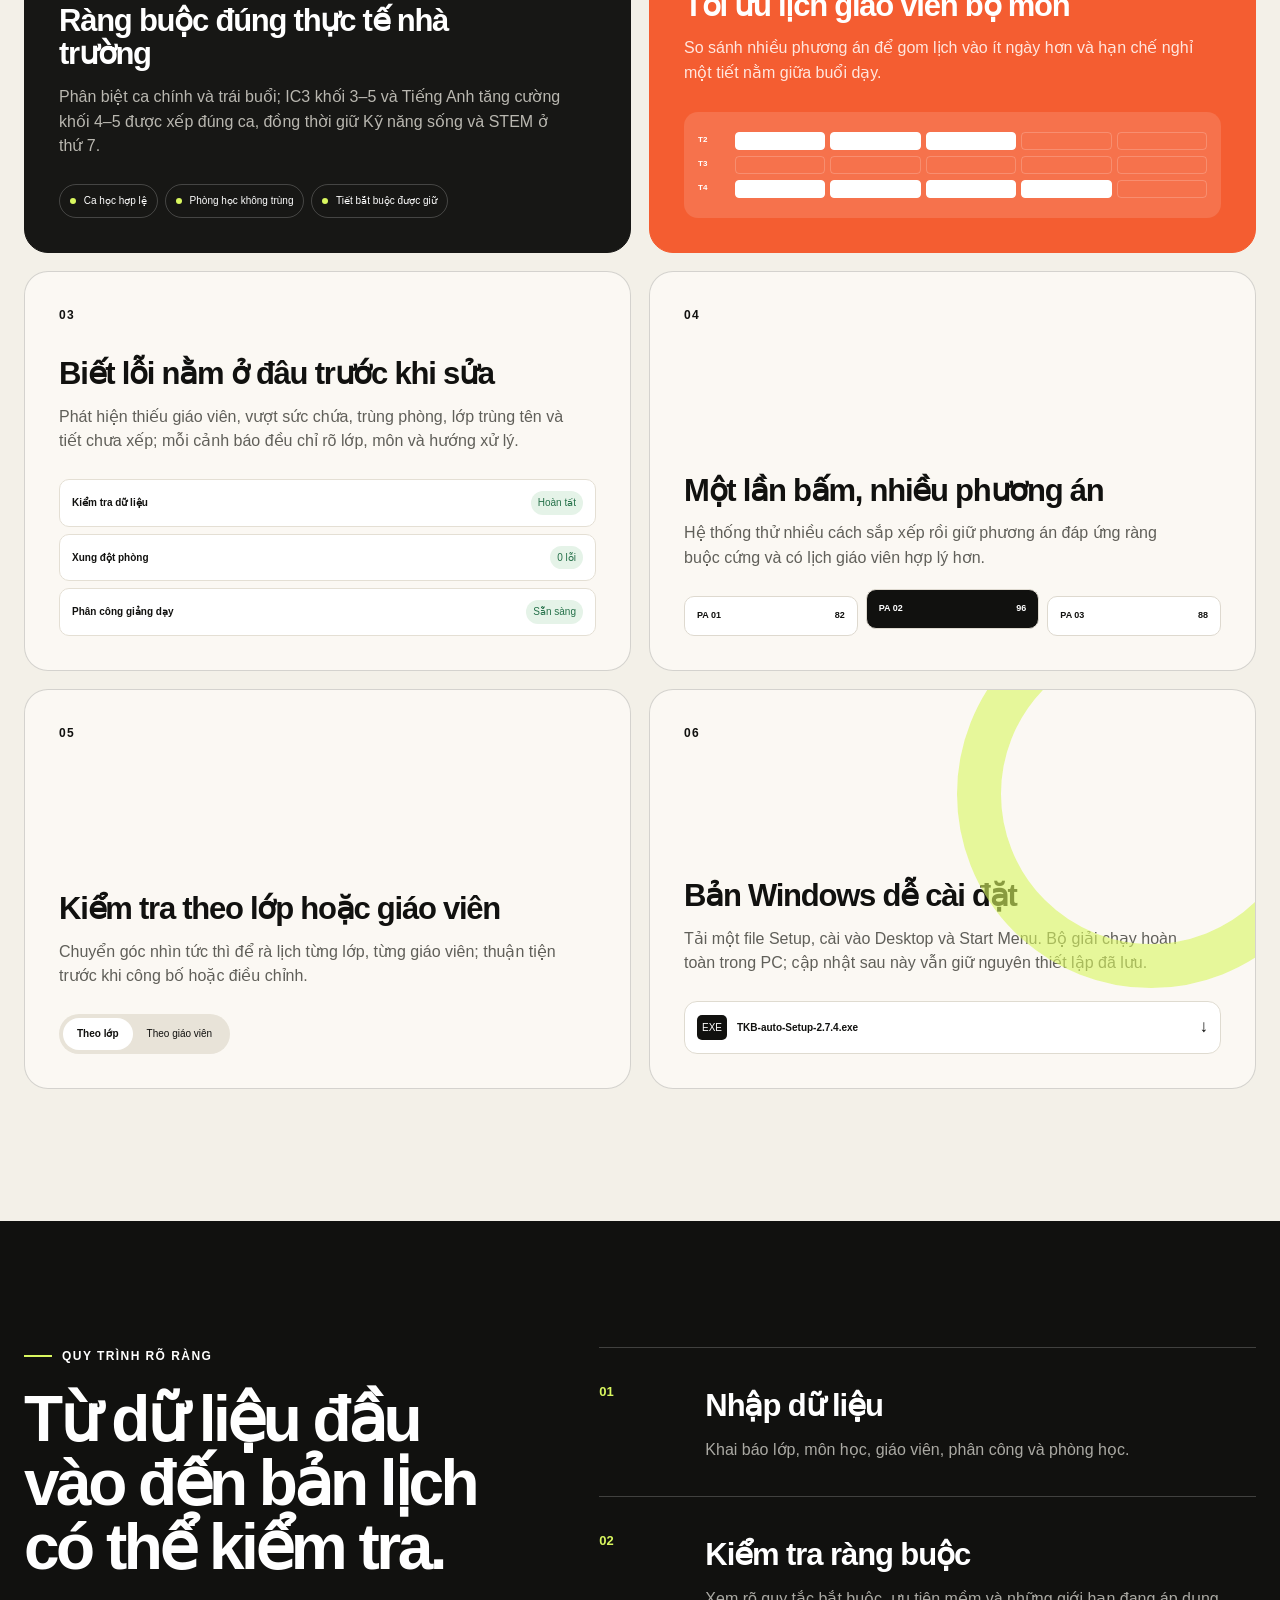
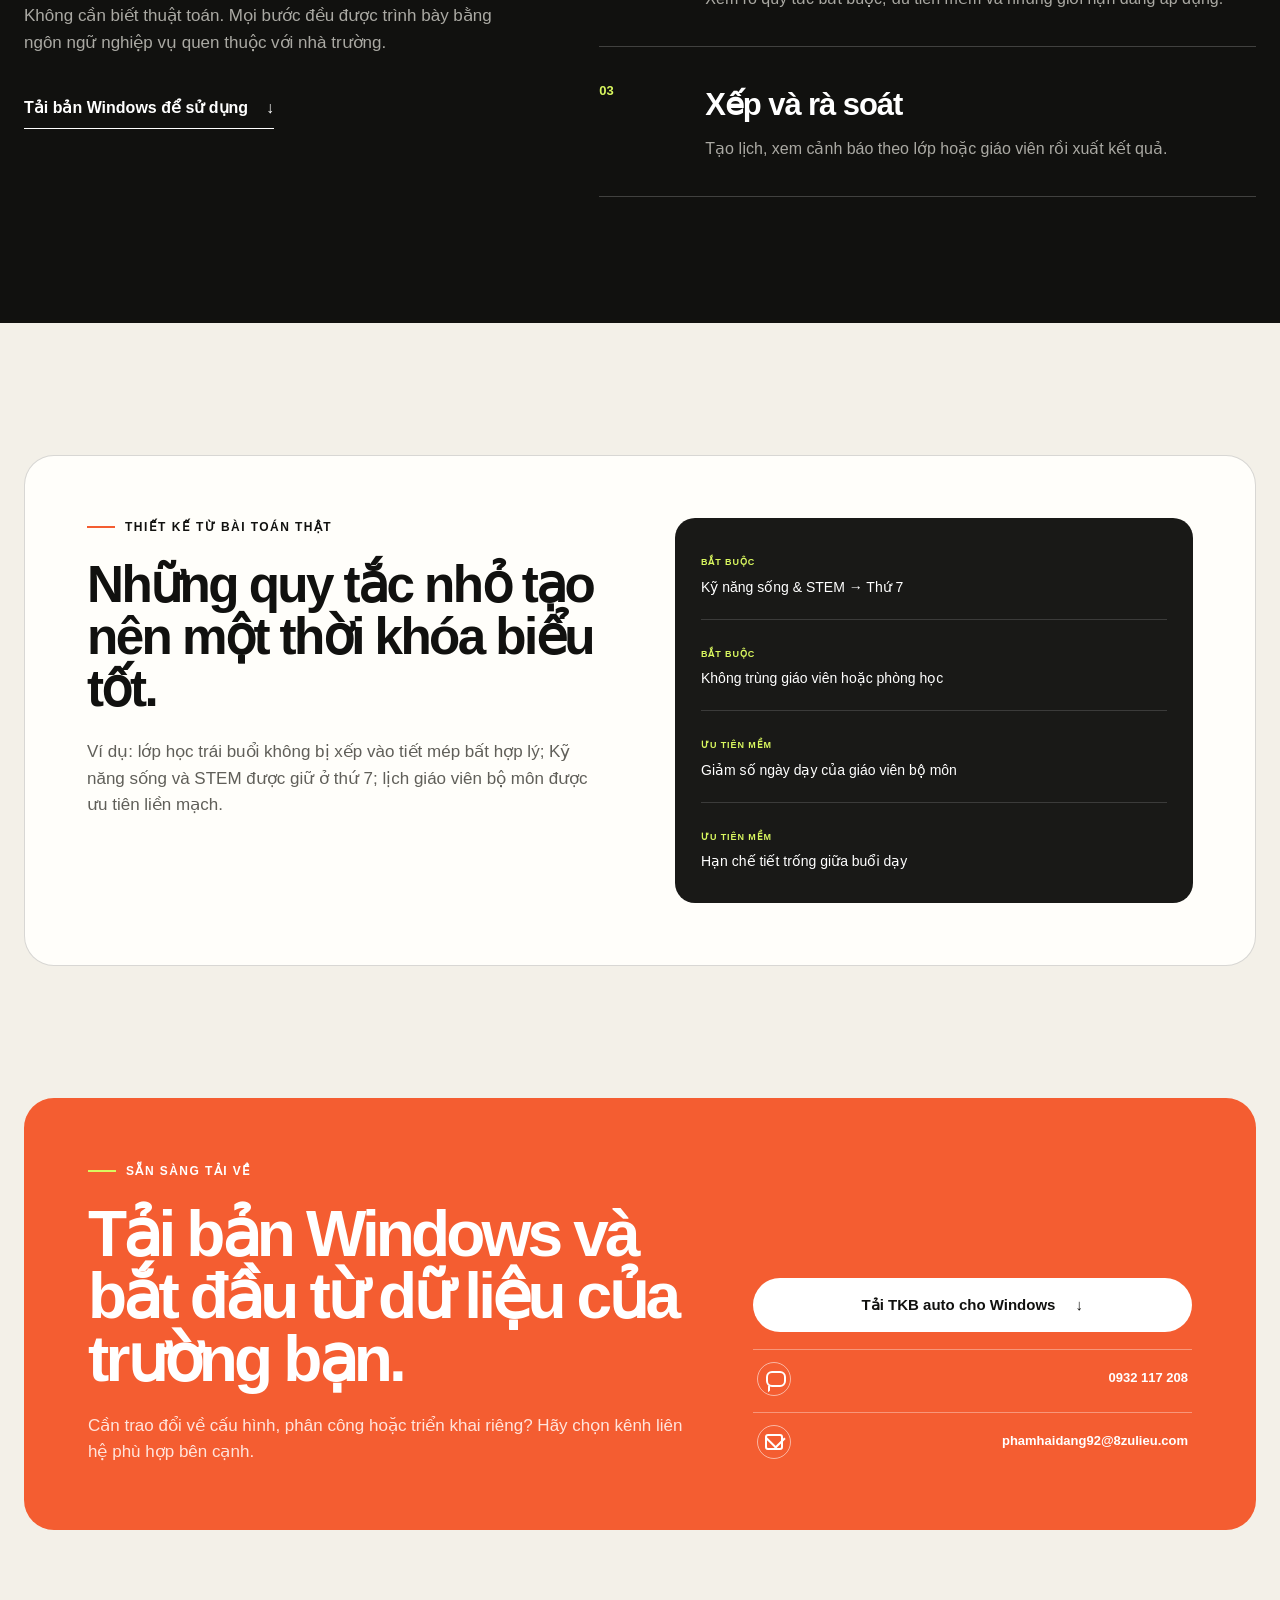
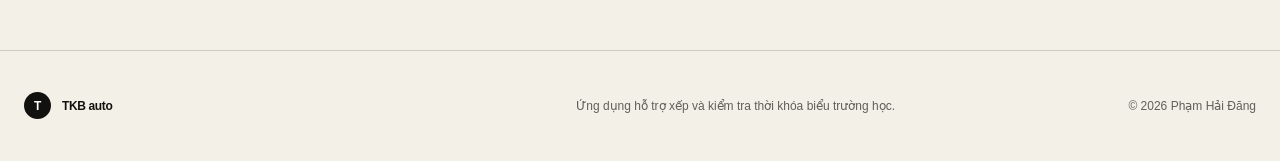
==== commit 5e6029e7: "v4.0" ====
--- a/public/public/index.html
+++ b/public/public/index.html
@@ -189,7 +189,7 @@
         <a href="#features">Tính năng</a>
         <a href="#workflow">Cách hoạt động</a>
         <a href="#contact">Liên hệ</a>
-        <a class="nav-download" href="./downloads/TKB-auto-Setup-2.7.2.exe" download data-desktop-download>Tải bản Windows</a>
+        <a class="nav-download" href="./downloads/TKB-auto-Setup-2.7.4.exe" download data-desktop-download>Tải bản Windows</a>
       </nav>
     </div>
   </header>
@@ -201,7 +201,7 @@
         <h1>Một thời khóa biểu tốt không nên mất cả tuần để làm.</h1>
         <p class="hero-lead">Nhập phân công, đặt đúng ràng buộc của nhà trường và để ứng dụng tìm phương án hợp lý — đủ tiết, không trùng lịch, dễ kiểm tra.</p>
         <div class="hero-actions">
-          <a class="button button-primary" href="./downloads/TKB-auto-Setup-2.7.2.exe" download data-desktop-download>Tải bản Windows <span aria-hidden="true">↓</span></a>
+          <a class="button button-primary" href="./downloads/TKB-auto-Setup-2.7.4.exe" download data-desktop-download>Tải bản Windows <span aria-hidden="true">↓</span></a>
           <a class="button button-secondary" href="#workflow">Xem cách sử dụng <span aria-hidden="true">↓</span></a>
         </div>
         <p class="microcopy">Không xếp lịch trên web · Chạy offline trên PC · Tự động lưu thiết lập riêng của trường</p>
@@ -317,7 +317,7 @@
           <span class="feature-number">06</span>
           <h3>Bản Windows dễ cài đặt</h3>
           <p>Tải một file Setup, cài vào Desktop và Start Menu. Bộ giải chạy hoàn toàn trong PC; cập nhật sau này vẫn giữ nguyên thiết lập đã lưu.</p>
-          <div class="file-chip" aria-hidden="true"><span>EXE</span><b>TKB-auto-Setup-2.7.2.exe</b><em>↓</em></div>
+          <div class="file-chip" aria-hidden="true"><span>EXE</span><b>TKB-auto-Setup-2.7.4.exe</b><em>↓</em></div>
         </article>
       </div>
     </section>
@@ -328,7 +328,7 @@
           <p class="eyebrow eyebrow-light"><span></span> Quy trình rõ ràng</p>
           <h2>Từ dữ liệu đầu vào đến bản lịch có thể kiểm tra.</h2>
           <p>Không cần biết thuật toán. Mọi bước đều được trình bày bằng ngôn ngữ nghiệp vụ quen thuộc với nhà trường.</p>
-          <a class="text-link" href="./downloads/TKB-auto-Setup-2.7.2.exe" download data-desktop-download>Tải bản Windows để sử dụng <span aria-hidden="true">↓</span></a>
+          <a class="text-link" href="./downloads/TKB-auto-Setup-2.7.4.exe" download data-desktop-download>Tải bản Windows để sử dụng <span aria-hidden="true">↓</span></a>
         </div>
         <ol class="workflow-list">
           <li class="reveal"><span>01</span><div><h3>Nhập dữ liệu</h3><p>Khai báo lớp, môn học, giáo viên, phân công và phòng học.</p></div></li>
@@ -362,7 +362,7 @@
           <p>Cần trao đổi về cấu hình, phân công hoặc triển khai riêng? Hãy chọn kênh liên hệ phù hợp bên cạnh.</p>
         </div>
         <div class="contact-actions">
-          <a class="button button-light" href="./downloads/TKB-auto-Setup-2.7.2.exe" download data-desktop-download>Tải TKB auto cho Windows <span aria-hidden="true">↓</span></a>
+          <a class="button button-light" href="./downloads/TKB-auto-Setup-2.7.4.exe" download data-desktop-download>Tải TKB auto cho Windows <span aria-hidden="true">↓</span></a>
           <a class="contact-link" href="https://zalo.me/0932117208" target="_blank" rel="noopener noreferrer" aria-label="Nhắn tin theo số 0932 117 208"><span class="contact-icon contact-icon-chat" aria-hidden="true"></span><strong>0932 117 208</strong></a>
           <a class="contact-link" href="mailto:phamhaidang92@8zulieu.com" aria-label="Gửi thư đến phamhaidang92@8zulieu.com"><span class="contact-icon contact-icon-mail" aria-hidden="true"></span><strong>phamhaidang92@8zulieu.com</strong></a>
         </div>
@@ -457,7 +457,7 @@
     const blob=new Blob(chunks,{type:'application/vnd.microsoft.portable-executable'});
     const url=URL.createObjectURL(blob);
     const anchor=document.createElement('a');
-    anchor.href=url; anchor.download=manifest.fileName||'TKB-auto-Setup-2.7.2.exe';
+    anchor.href=url; anchor.download=manifest.fileName||'TKB-auto-Setup-2.7.4.exe';
     document.body.appendChild(anchor); anchor.click(); anchor.remove();
     setTimeout(()=>URL.revokeObjectURL(url),60000);
   }catch(error){
